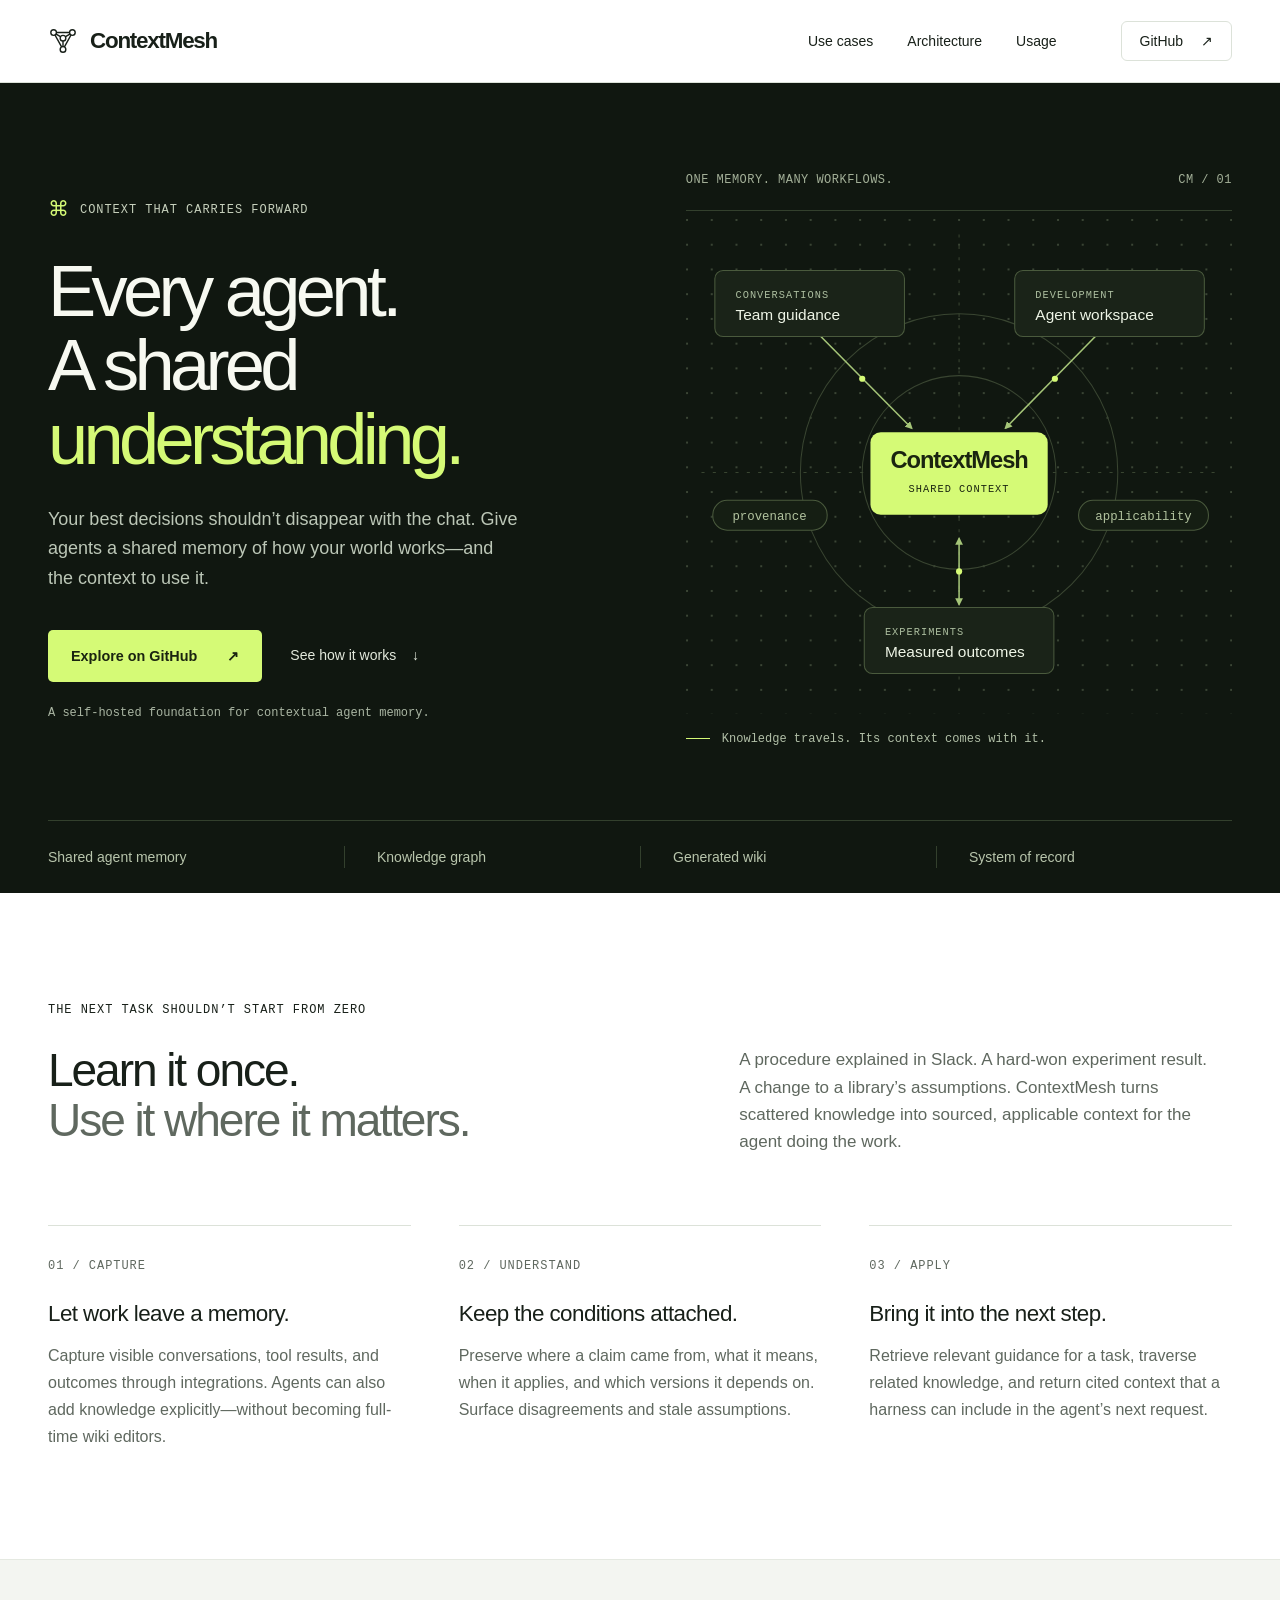
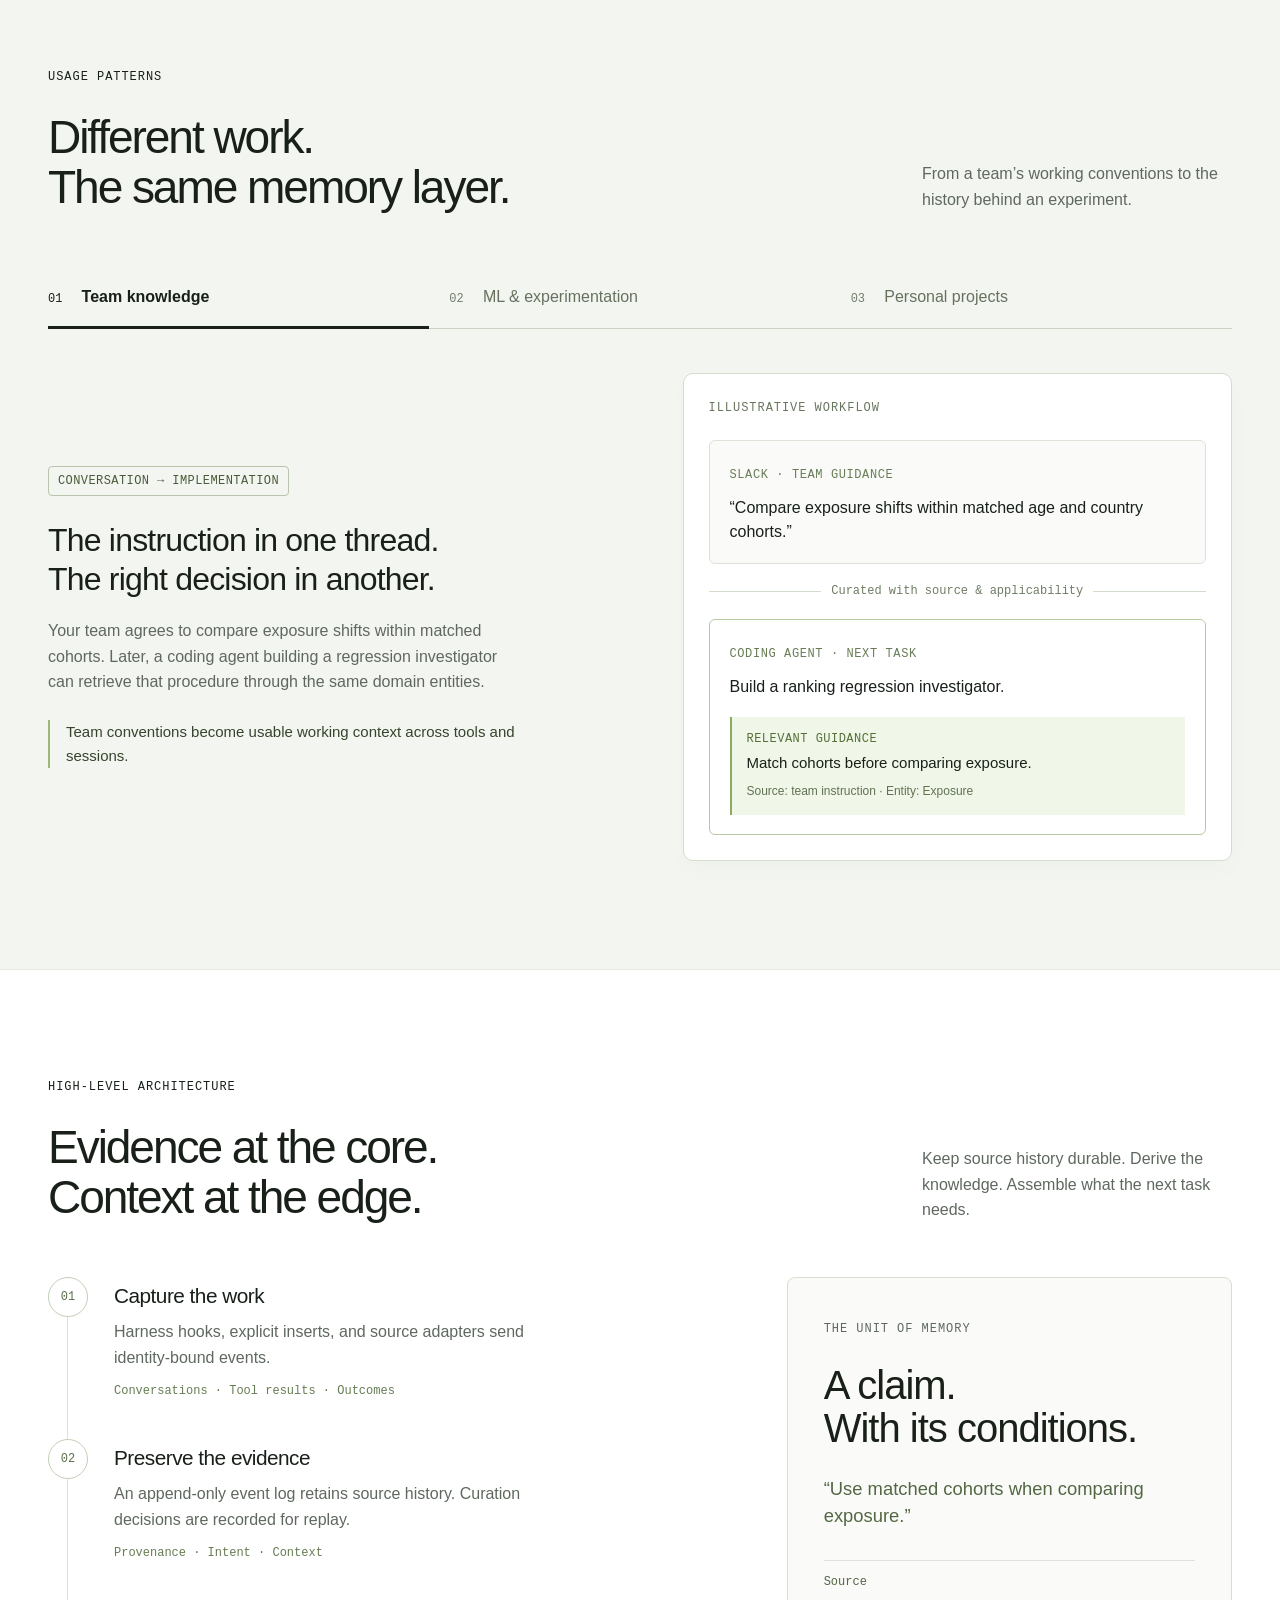
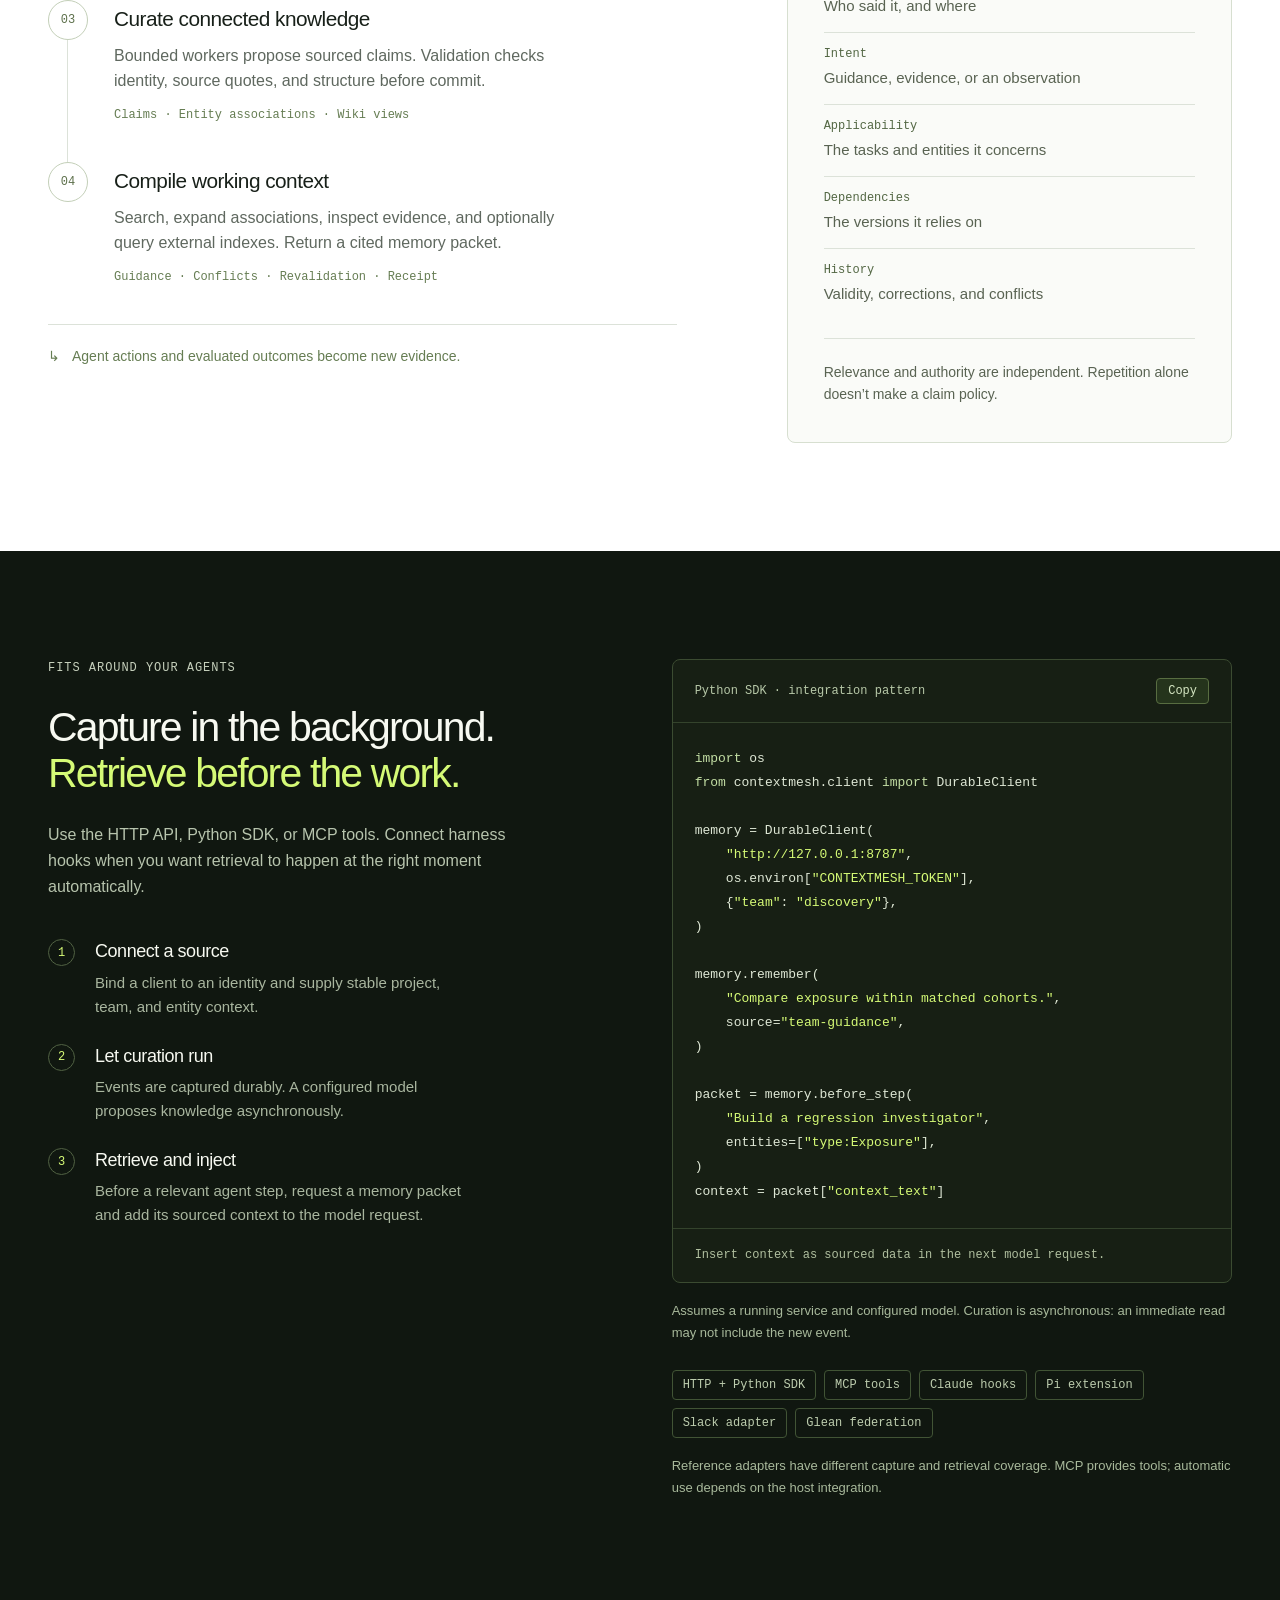
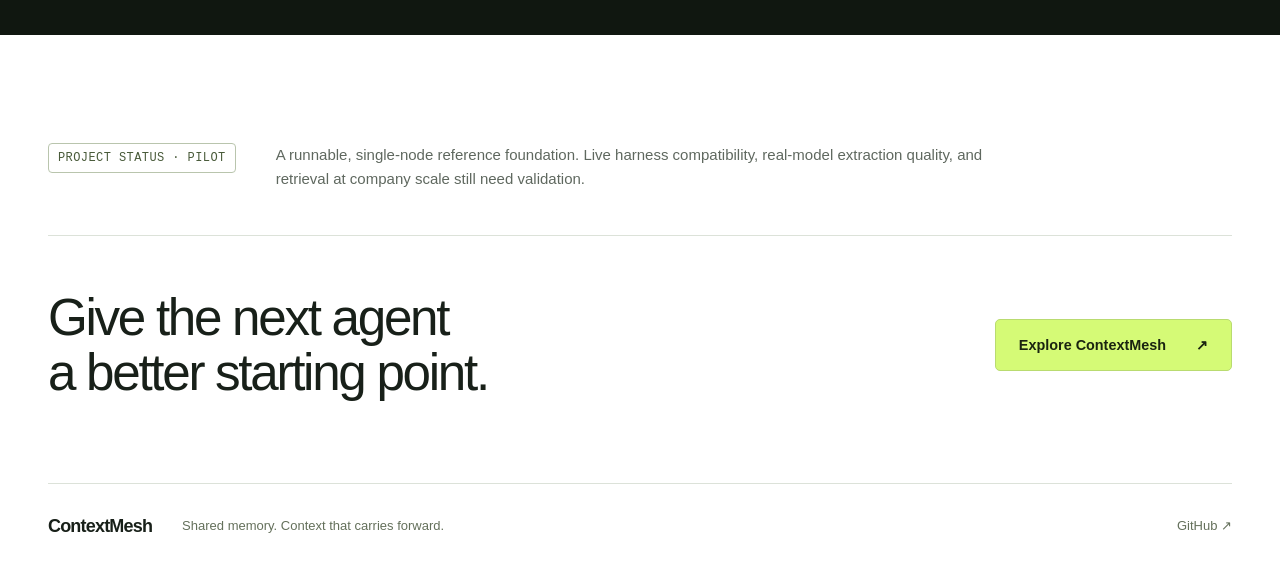
==== site/index.html @ bfd6bc8d "Add ContextMesh marketing site and GitHub Pages deployment" ====
<!doctype html>
<html lang="en">
<head>
  <meta charset="utf-8">
  <meta name="viewport" content="width=device-width, initial-scale=1">
  <meta name="theme-color" content="#101710">
  <meta name="description" content="ContextMesh is a shared memory layer for agents. Turn conversations, decisions, and outcomes into relevant, sourced context across your workflows.">
  <meta property="og:title" content="ContextMesh — Every agent. A shared understanding.">
  <meta property="og:description" content="Shared agent memory, a knowledge graph, and a system of record. Capture what matters. Bring it into the next task.">
  <meta property="og:type" content="website">
  <meta property="og:url" content="https://patrickauld.github.io/ContextMesh/">
  <link rel="canonical" href="https://patrickauld.github.io/ContextMesh/">
  <link rel="icon" type="image/svg+xml" href="./favicon.svg">
  <link rel="stylesheet" href="./styles.css">
  <script src="./script.js" defer></script>
  <title>ContextMesh — Every agent. A shared understanding.</title>
</head>
<body>
  <a class="skip-link" href="#main">Skip to content</a>
  <header class="header">
    <nav class="nav wrap" aria-label="Main navigation">
      <a class="wordmark" href="#" aria-label="ContextMesh home"><svg viewBox="0 0 32 32" aria-hidden="true"><path d="M6 7h20L16 25 6 7Zm0 0 10 6L26 7M16 13v12"/><circle cx="6" cy="7" r="3"/><circle cx="26" cy="7" r="3"/><circle cx="16" cy="13" r="3"/><circle cx="16" cy="25" r="3"/></svg>ContextMesh</a>
      <div class="nav-links"><a href="#patterns">Use cases</a><a href="#architecture">Architecture</a><a href="#usage">Usage</a></div>
      <a class="nav-github" href="https://github.com/PatrickAuld/ContextMesh">GitHub <span aria-hidden="true">↗</span></a>
    </nav>
  </header>
  <main id="main">
    <section class="hero dark">
      <div class="hero-grid wrap">
        <div class="hero-copy">
          <p class="eyebrow"><span class="small-mark" aria-hidden="true">⌘</span> CONTEXT THAT CARRIES FORWARD</p>
          <h1>Every agent.<br>A shared<br><em>understanding.</em></h1>
          <p class="lede">Your best decisions shouldn’t disappear with the chat. Give agents a shared memory of how your world works—and the context to use it.</p>
          <div class="hero-actions"><a class="button primary" href="https://github.com/PatrickAuld/ContextMesh">Explore on GitHub <span aria-hidden="true">↗</span></a><a class="text-link" href="#architecture">See how it works <span aria-hidden="true">↓</span></a></div>
          <p class="hero-note">A self-hosted foundation for contextual agent memory.</p>
        </div>
        <figure class="mesh-figure">
          <div class="figure-heading"><span>ONE MEMORY. MANY WORKFLOWS.</span><span aria-hidden="true">CM / 01</span></div>
          <svg class="mesh" viewBox="0 0 530 480" role="img" aria-labelledby="mesh-title mesh-desc">
            <title id="mesh-title">Shared context across agent workflows</title>
            <desc id="mesh-desc">Conversations, development work, and experiment outcomes connect through ContextMesh. ContextMesh preserves evidence, curates claims, and retrieves relevant context for subsequent agent work.</desc>
            <defs><pattern id="dots" width="24" height="24" patternUnits="userSpaceOnUse"><circle cx="1" cy="1" r="1" fill="#45513e"/></pattern><marker id="arrow" viewBox="0 0 10 10" refX="8" refY="5" markerWidth="5" markerHeight="5" orient="auto-start-reverse"><path d="M0 0 10 5 0 10Z" fill="#a5c578"/></marker></defs>
            <rect width="530" height="480" fill="url(#dots)"/>
            <g class="mesh-orbits" fill="none" stroke="#394531"><circle cx="265" cy="246" r="94"/><circle cx="265" cy="246" r="154"/><path d="M15 246h500M265 15v450" stroke-dasharray="3 8"/></g>
            <g fill="none" stroke="#a5c578" stroke-width="1.5" marker-end="url(#arrow)" marker-start="url(#arrow)"><path d="M122 105 219 203"/><path d="m406 105-96 98"/><path d="m265 310 0 64"/></g>
            <g class="flow-points" fill="#d5fa76"><circle cx="171" cy="155" r="3"/><circle cx="358" cy="155" r="3"/><circle cx="265" cy="342" r="3"/></g>
            <g class="source-node"><rect x="28" y="50" width="184" height="64" rx="8"/><text x="48" y="77" class="svg-small">CONVERSATIONS</text><text x="48" y="98">Team guidance</text><rect x="319" y="50" width="184" height="64" rx="8"/><text x="339" y="77" class="svg-small">DEVELOPMENT</text><text x="339" y="98">Agent workspace</text><rect x="173" y="377" width="184" height="64" rx="8"/><text x="193" y="404" class="svg-small">EXPERIMENTS</text><text x="193" y="425">Measured outcomes</text></g>
            <g class="core-node"><rect x="179" y="207" width="172" height="80" rx="10"/><text x="265" y="242" text-anchor="middle">ContextMesh</text><text x="265" y="265" text-anchor="middle" class="svg-small">SHARED CONTEXT</text></g>
            <g class="graph-label"><rect x="26" y="273" width="111" height="29" rx="14"/><text x="81" y="292" text-anchor="middle">provenance</text><rect x="381" y="273" width="126" height="29" rx="14"/><text x="444" y="292" text-anchor="middle">applicability</text></g>
          </svg>
          <figcaption><span class="caption-line" aria-hidden="true"></span>Knowledge travels. Its context comes with it.</figcaption>
        </figure>
      </div>
      <div class="capabilities wrap" aria-label="Core concepts"><span>Shared agent memory</span><span>Knowledge graph</span><span>Generated wiki</span><span>System of record</span></div>
    </section>

    <section class="intro section wrap">
      <p class="eyebrow">THE NEXT TASK SHOULDN’T START FROM ZERO</p>
      <div class="split-heading"><h2>Learn it once.<br><span class="muted">Use it where it matters.</span></h2><p>A procedure explained in Slack. A hard-won experiment result. A change to a library’s assumptions. ContextMesh turns scattered knowledge into sourced, applicable context for the agent doing the work.</p></div>
      <div class="principles">
        <article><span class="index">01 / CAPTURE</span><h3>Let work leave a memory.</h3><p>Capture visible conversations, tool results, and outcomes through integrations. Agents can also add knowledge explicitly—without becoming full-time wiki editors.</p></article>
        <article><span class="index">02 / UNDERSTAND</span><h3>Keep the conditions attached.</h3><p>Preserve where a claim came from, what it means, when it applies, and which versions it depends on. Surface disagreements and stale assumptions.</p></article>
        <article><span class="index">03 / APPLY</span><h3>Bring it into the next step.</h3><p>Retrieve relevant guidance for a task, traverse related knowledge, and return cited context that a harness can include in the agent’s next request.</p></article>
      </div>
    </section>

    <section id="patterns" class="patterns section">
      <div class="wrap">
        <div class="section-top"><div><p class="eyebrow">USAGE PATTERNS</p><h2>Different work.<br>The same memory layer.</h2></div><p class="section-aside">From a team’s working conventions to the history behind an experiment.</p></div>
        <div class="scenario-tabs" aria-label="Choose a usage pattern">
          <button type="button" id="tab-guidance" aria-controls="guidance" class="selected">01 <span>Team knowledge</span></button>
          <button type="button" id="tab-experiments" aria-controls="experiments">02 <span>ML &amp; experimentation</span></button>
          <button type="button" id="tab-personal" aria-controls="personal">03 <span>Personal projects</span></button>
        </div>
        <article class="scenario" id="guidance" aria-labelledby="tab-guidance">
          <div class="scenario-copy"><span class="pill">CONVERSATION → IMPLEMENTATION</span><h3>The instruction in one thread.<br>The right decision in another.</h3><p>Your team agrees to compare exposure shifts within matched cohorts. Later, a coding agent building a regression investigator can retrieve that procedure through the same domain entities.</p><p class="outcome">Team conventions become usable working context across tools and sessions.</p></div>
          <div class="example-flow"><div class="example-label">ILLUSTRATIVE WORKFLOW</div><div class="message"><span class="message-source">SLACK · TEAM GUIDANCE</span><p>“Compare exposure shifts within matched age and country cohorts.”</p></div><div class="transfer"><span></span> Curated with source &amp; applicability <span></span></div><div class="message result"><span class="message-source">CODING AGENT · NEXT TASK</span><p>Build a ranking regression investigator.</p><div class="context-result"><span>Relevant guidance</span>Match cohorts before comparing exposure.<small>Source: team instruction · Entity: Exposure</small></div></div></div>
        </article>
        <article class="scenario" id="experiments" aria-labelledby="tab-experiments">
          <div class="scenario-copy"><span class="pill">MEASURED OUTCOME → INFORMED REUSE</span><h3>Keep the result.<br>Remember what made it work.</h3><p>Record quantization recipes with metrics and exact model, library, hardware, and evaluation fingerprints. A later run can use previous evidence to choose a conservative starting point.</p><p class="outcome">A changed dependency triggers revalidation before an old recipe is trusted.</p></div>
          <div class="example-flow"><div class="example-label">ILLUSTRATIVE WORKFLOW</div><div class="message"><span class="message-source">ML PIPELINE · RECORDED EVIDENCE</span><p>Recipe passed evaluation on a specific model and library build.</p></div><div class="transfer"><span></span> Compare version fingerprints <span></span></div><div class="message result"><span class="message-source">NEXT RUN · LIBRARY CHANGED</span><p>A familiar model. A different dependency.</p><div class="context-result"><span>Revalidation required</span>Revalidate and broaden recipe search.<small>Previous success is evidence with conditions.</small></div></div></div>
        </article>
        <article class="scenario" id="personal" aria-labelledby="tab-personal">
          <div class="scenario-copy"><span class="pill">PROJECT HISTORY → CONTINUITY</span><h3>Pick up the work.<br>Keep the reasoning behind it.</h3><p>Capture research notes, project decisions, and status with person and project context. Return to a task with the relevant history and a wiki view derived from the same underlying claims.</p><p class="outcome">Personal context shapes discovery without flooding unrelated work.</p></div>
          <div class="example-flow"><div class="example-label">ILLUSTRATIVE WORKFLOW</div><div class="message"><span class="message-source">RESEARCH SESSION · PROJECT NOTE</span><p>“We’re testing the simpler design first. Revisit graph storage after measuring traversal needs.”</p></div><div class="transfer"><span></span> Preserve decision &amp; project context <span></span></div><div class="message result"><span class="message-source">LATER SESSION · SAME PROJECT</span><p>Plan the next implementation step.</p><div class="context-result"><span>Relevant project history</span>Measure traversal before choosing storage.<small>Personal discovery is contextual, not a privacy ACL.</small></div></div></div>
        </article>
      </div>
    </section>

    <section id="architecture" class="architecture section wrap">
      <div class="section-top"><div><p class="eyebrow">HIGH-LEVEL ARCHITECTURE</p><h2>Evidence at the core.<br>Context at the edge.</h2></div><p class="section-aside">Keep source history durable. Derive the knowledge. Assemble what the next task needs.</p></div>
      <div class="architecture-grid">
        <div class="architecture-flow" aria-label="Architecture: capture, preserve, curate, and retrieve">
          <article><div class="stage-number">01</div><div><h3>Capture the work</h3><p>Harness hooks, explicit inserts, and source adapters send identity-bound events.</p><span class="stage-meta">Conversations · Tool results · Outcomes</span></div></article>
          <article><div class="stage-number">02</div><div><h3>Preserve the evidence</h3><p>An append-only event log retains source history. Curation decisions are recorded for replay.</p><span class="stage-meta">Provenance · Intent · Context</span></div></article>
          <article><div class="stage-number">03</div><div><h3>Curate connected knowledge</h3><p>Bounded workers propose sourced claims. Validation checks identity, source quotes, and structure before commit.</p><span class="stage-meta">Claims · Entity associations · Wiki views</span></div></article>
          <article><div class="stage-number">04</div><div><h3>Compile working context</h3><p>Search, expand associations, inspect evidence, and optionally query external indexes. Return a cited memory packet.</p><span class="stage-meta">Guidance · Conflicts · Revalidation · Receipt</span></div></article>
          <div class="feedback-line"><span aria-hidden="true">↳</span> Agent actions and evaluated outcomes become new evidence.</div>
        </div>
        <aside class="claim-card"><span class="index">THE UNIT OF MEMORY</span><h3>A claim.<br>With its conditions.</h3><p class="claim-quote">“Use matched cohorts when comparing exposure.”</p><dl><div><dt>Source</dt><dd>Who said it, and where</dd></div><div><dt>Intent</dt><dd>Guidance, evidence, or an observation</dd></div><div><dt>Applicability</dt><dd>The tasks and entities it concerns</dd></div><div><dt>Dependencies</dt><dd>The versions it relies on</dd></div><div><dt>History</dt><dd>Validity, corrections, and conflicts</dd></div></dl><p class="claim-footer">Relevance and authority are independent. Repetition alone doesn’t make a claim policy.</p></aside>
      </div>
    </section>

    <section id="usage" class="usage dark section">
      <div class="wrap usage-grid">
        <div><p class="eyebrow">FITS AROUND YOUR AGENTS</p><h2>Capture in the background.<br><em>Retrieve before the work.</em></h2><p class="usage-intro">Use the HTTP API, Python SDK, or MCP tools. Connect harness hooks when you want retrieval to happen at the right moment automatically.</p><ol class="usage-steps"><li><span>1</span><div><h3>Connect a source</h3><p>Bind a client to an identity and supply stable project, team, and entity context.</p></div></li><li><span>2</span><div><h3>Let curation run</h3><p>Events are captured durably. A configured model proposes knowledge asynchronously.</p></div></li><li><span>3</span><div><h3>Retrieve and inject</h3><p>Before a relevant agent step, request a memory packet and add its sourced context to the model request.</p></div></li></ol></div>
        <div class="code-column"><div class="code-window"><div class="code-heading"><span>Python SDK · integration pattern</span><button type="button" class="copy-button" aria-label="Copy Python example" hidden>Copy</button></div><pre tabindex="0" aria-label="Python SDK example"><code id="sdk-code"><span class="token-keyword">import</span> os
<span class="token-keyword">from</span> contextmesh.client <span class="token-keyword">import</span> DurableClient

memory = DurableClient(
    <span class="token-string">"http://127.0.0.1:8787"</span>,
    os.environ[<span class="token-string">"CONTEXTMESH_TOKEN"</span>],
    {<span class="token-string">"team"</span>: <span class="token-string">"discovery"</span>},
)

memory.remember(
    <span class="token-string">"Compare exposure within matched cohorts."</span>,
    source=<span class="token-string">"team-guidance"</span>,
)

packet = memory.before_step(
    <span class="token-string">"Build a regression investigator"</span>,
    entities=[<span class="token-string">"type:Exposure"</span>],
)
context = packet[<span class="token-string">"context_text"</span>]</code></pre><div class="code-footer">Insert <code>context</code> as sourced data in the next model request.</div></div><p class="code-note">Assumes a running service and configured model. Curation is asynchronous: an immediate read may not include the new event.</p><div class="integration-list"><span>HTTP + Python SDK</span><span>MCP tools</span><span>Claude hooks</span><span>Pi extension</span><span>Slack adapter</span><span>Glean federation</span></div><p class="integration-note">Reference adapters have different capture and retrieval coverage. MCP provides tools; automatic use depends on the host integration.</p><p class="copy-status" role="status" aria-live="polite"></p></div>
      </div>
    </section>

    <section class="closing section wrap">
      <div class="pilot-note"><span class="pill">PROJECT STATUS · PILOT</span><p>A runnable, single-node reference foundation. Live harness compatibility, real-model extraction quality, and retrieval at company scale still need validation.</p></div>
      <div class="closing-row"><h2>Give the next agent<br>a better starting point.</h2><a class="button primary" href="https://github.com/PatrickAuld/ContextMesh">Explore ContextMesh <span aria-hidden="true">↗</span></a></div>
    </section>
  </main>
  <footer class="footer wrap"><a class="footer-brand" href="#">ContextMesh</a><p>Shared memory. Context that carries forward.</p><a href="https://github.com/PatrickAuld/ContextMesh">GitHub <span aria-hidden="true">↗</span></a></footer>
</body>
</html>
---- site/styles.css ----
@charset "UTF-8";
:root{color-scheme:light;--ink:#182019;--muted:#5f685f;--paper:#fff;--line:#dce2d9;--dark:#101710;--lime:#d5fa76;--green:#35442c;--mono:"SFMono-Regular",Consolas,"Liberation Mono",monospace;--sans:Inter,"Helvetica Neue",Helvetica,Arial,sans-serif}
*{box-sizing:border-box}html{scroll-behavior:smooth;scroll-padding-top:100px}body{margin:0;background:var(--paper);color:var(--ink);font-family:var(--sans);font-size:16px;line-height:1.6;-webkit-font-smoothing:antialiased}button,a{-webkit-tap-highlight-color:transparent}a{color:inherit;text-decoration:none}button{font:inherit}button,a{touch-action:manipulation}a:focus-visible,button:focus-visible,pre:focus-visible,[role=tabpanel]:focus-visible{outline:3px solid #759b28;outline-offset:6px}h1,h2,h3,p,figure{margin:0}h1,h2,h3{line-height:1.08;font-weight:500;letter-spacing:-.045em}h2{font-size:clamp(2rem,3.6vw,3.3rem)}h3{letter-spacing:-.025em}em{font-style:normal;color:var(--lime)}.wrap{width:min(1240px,calc(100% - 96px));margin-inline:auto}.section{padding-block:108px}.eyebrow,.index,.figure-heading,.example-label,.message-source,.stage-meta{font-family:var(--mono);font-size:.75rem;font-weight:500;letter-spacing:.08em}.eyebrow{margin-bottom:26px}.muted{color:var(--muted)}.dark{background:var(--dark);color:#f7f9f1}.dark .eyebrow{color:#c6d0bc}.skip-link{position:fixed;z-index:10;top:8px;left:12px;padding:12px 20px;background:var(--lime);color:var(--ink);transform:translateY(-150%)}.skip-link:focus{transform:translateY(0)}
.header{position:sticky;top:0;z-index:5;background:#fff;border-bottom:1px solid var(--line)}.nav{height:82px;display:flex;align-items:center;justify-content:space-between;gap:30px}.wordmark{display:flex;align-items:center;gap:12px;font-size:1.4rem;letter-spacing:-.055em;font-weight:650;white-space:nowrap}.wordmark svg{width:30px;height:30px;fill:#fff;stroke:var(--ink);stroke-width:1.5}.nav-links{display:flex;gap:34px;margin-left:auto;margin-right:34px}.nav-links a,.nav-github{font-size:.875rem;font-weight:500}.nav a:hover{color:#577119}.nav-github{border:1px solid var(--line);padding:8px 18px;border-radius:6px}.nav-github span{margin-left:14px}
.hero{overflow:hidden}.hero-grid{padding-top:88px;padding-bottom:74px;display:grid;grid-template-columns:1.08fr 1fr;gap:48px;align-items:center}.hero h1{font-size:clamp(3.2rem,5.65vw,5.3rem);line-height:1.02;letter-spacing:-.065em}.hero .eyebrow{font-size:.75rem;margin-bottom:28px;display:flex;align-items:center;gap:10px}.small-mark{color:var(--lime);font-size:1.3rem}.lede{font-size:1.125rem;line-height:1.65;max-width:475px;color:#bcc7b7;margin-top:28px}.hero-actions{display:flex;align-items:center;flex-wrap:wrap;gap:28px;margin-top:36px}.button{display:inline-flex;align-items:center;justify-content:center;gap:30px;min-height:52px;padding:13px 23px;border-radius:5px;font-size:.9rem;font-weight:600;line-height:1.4;transition:background .15s,transform .15s}.button:hover{transform:translateY(-2px)}.primary{background:var(--lime);color:#1a2410}.primary:hover{background:#e2ffa0}.text-link{font-size:.875rem;color:#e3e9dc}.text-link span{margin-left:12px}.text-link:hover{text-decoration:underline;text-underline-offset:5px}.hero-note{font-family:var(--mono);font-size:.75rem;color:#aab6a3;margin-top:22px}.mesh-figure{align-self:center;min-width:0}.figure-heading{display:flex;justify-content:space-between;gap:16px;color:#a3b098;padding-bottom:20px;border-bottom:1px solid #33402d;letter-spacing:.04em}.mesh{display:block;width:100%;height:auto;margin:8px 0}.source-node rect{fill:#1a2318;stroke:#4a5a3d}.source-node text{fill:#eef5e6;font-family:var(--sans);font-size:15px}.source-node .svg-small{fill:#adbfa0;font-family:var(--mono);font-size:10px;letter-spacing:1px}.core-node rect{fill:var(--lime)}.core-node text{fill:#1a2410;font-family:var(--sans);font-size:23px;font-weight:600;letter-spacing:-1px}.core-node .svg-small{font-family:var(--mono);font-size:10px;letter-spacing:1px;font-weight:400}.graph-label rect{fill:#151e13;stroke:#4a5a3d}.graph-label text{fill:#b2c39f;font:12px var(--mono)}.mesh-figure figcaption{display:flex;align-items:center;gap:12px;color:#b1bfa7;font:12px var(--mono);padding-top:10px}.caption-line{height:1px;width:24px;background:var(--lime)}.flow-points{animation:breathe 5s ease-in-out infinite}@keyframes breathe{50%{opacity:.25}}.capabilities{display:grid;grid-template-columns:repeat(4,1fr);border-top:1px solid #33402d;padding-block:25px;color:#b8c5ac;font-size:.875rem}.capabilities span+span{border-left:1px solid #33402d;padding-left:32px}
.split-heading{display:grid;grid-template-columns:1.2fr 1fr;gap:100px;align-items:start}.split-heading>p{color:var(--muted);font-size:1.0625rem;max-width:470px}.principles{display:grid;grid-template-columns:repeat(3,1fr);gap:48px;margin-top:70px}.principles article{border-top:1px solid var(--line);padding-top:25px}.index{color:var(--muted)}.principles h3{font-size:1.4rem;margin-top:25px;margin-bottom:16px}.principles p{color:var(--muted);font-size:1rem;line-height:1.7}
.patterns{background:#f3f5f1;border-top:1px solid #e5e9e1;border-bottom:1px solid #e5e9e1}.section-top{display:flex;justify-content:space-between;gap:70px;align-items:end;margin-bottom:54px}.section-aside{max-width:310px;color:var(--muted);font-size:1rem}.scenario-tabs{display:none;grid-template-columns:repeat(3,1fr);border-bottom:1px solid #cbd3c5;margin-bottom:44px;gap:20px}.scenario-tabs[role=tablist]{display:grid}.scenario-tabs button{position:relative;padding:18px 0;text-align:left;background:transparent;border:0;color:#747f6b;font-family:var(--mono);font-size:.75rem;cursor:pointer}.scenario-tabs button span{font-family:var(--sans);font-size:1rem;margin-left:12px;color:#66715e}.scenario-tabs button.selected{color:var(--ink)}.scenario-tabs button.selected span{color:var(--ink);font-weight:600}.scenario-tabs button.selected:after{content:"";position:absolute;bottom:-1px;left:0;right:0;height:3px;background:var(--ink)}.scenario-tabs button:hover span{color:var(--ink)}.scenario{display:grid;grid-template-columns:1fr 1fr;gap:85px;align-items:center}.scenario[hidden]{display:none}.scenario+.scenario{margin-top:48px}.scenario[role=tabpanel]{margin-top:0}.pill{display:inline-block;border:1px solid #b9c5ad;border-radius:4px;padding:5px 9px;font-family:var(--mono);font-size:.75rem;letter-spacing:.035em;color:#495b3a;line-height:1.5}.scenario-copy h3{font-size:2rem;line-height:1.2;margin:25px 0 20px;max-width:490px}.scenario-copy>p{max-width:470px;color:var(--muted)}.scenario-copy .outcome{margin-top:25px;padding-left:16px;border-left:2px solid #9bb775;color:#35442c;font-size:.9375rem}.example-flow{background:#fff;border:1px solid #d4ddcd;padding:25px;border-radius:10px;box-shadow:0 10px 24px #28311d05}.example-label{font-size:.75rem;color:#69765f;margin-bottom:22px}.message{border:1px solid #dce2d7;border-radius:6px;padding:19px 20px;background:#fafbf9}.message-source{font-size:.75rem;color:#687d56;letter-spacing:.05em}.message>p{font-size:1rem;line-height:1.5;margin-top:10px}.transfer{display:flex;align-items:center;gap:10px;justify-content:center;font-family:var(--mono);font-size:.75rem;color:#6f7c65;padding:18px 0;text-align:center}.transfer span{height:1px;background:#d3deca;flex:1}.message.result{background:#fff;border-color:#b8caa2}.context-result{margin-top:18px;padding:15px;background:#f0f6e8;border-left:2px solid #8caa62;font-size:.9375rem;line-height:1.5}.context-result>span{display:block;font:12px var(--mono);color:#547039;text-transform:uppercase;letter-spacing:.04em;margin-bottom:6px}.context-result small{display:block;font-size:.75rem;color:#627251;margin-top:8px}
.architecture-grid{display:grid;grid-template-columns:1.2fr .85fr;gap:110px;align-items:start}.architecture-flow article{position:relative;display:flex;gap:26px;padding-bottom:37px}.architecture-flow article:before{content:"";position:absolute;left:19px;top:40px;bottom:0;width:1px;background:var(--line)}.architecture-flow article:nth-of-type(4):before{display:none}.stage-number{width:40px;height:40px;display:grid;place-items:center;flex-shrink:0;border:1px solid #c3cfb8;border-radius:50%;color:#5d704b;background:#fff;font:12px var(--mono)}.architecture-flow h3{font-size:1.3rem;padding-top:8px;margin-bottom:12px}.architecture-flow article p{color:var(--muted);max-width:470px}.stage-meta{display:block;font-size:.75rem;color:#667d53;letter-spacing:0;margin-top:12px}.feedback-line{border-top:1px solid var(--line);padding-top:20px;font-size:.875rem;color:#667d53;display:flex;gap:12px}.claim-card{padding:36px;border:1px solid #d7dfd0;border-radius:8px;background:#fafbf8}.claim-card h3{font-size:2.5rem;margin-top:25px}.claim-quote{font-size:1.15rem;line-height:1.5;margin-top:24px;color:#536744}.claim-card dl{margin-top:30px;margin-bottom:0}.claim-card dl>div{border-top:1px solid var(--line);padding:14px 0}.claim-card dt{font:12px var(--mono);color:#536744}.claim-card dd{margin:5px 0 0;font-size:.9375rem;color:#596352}.claim-footer{margin-top:18px;padding-top:22px;border-top:1px solid var(--line);font-size:.875rem;color:#596352}
.usage-grid{display:grid;grid-template-columns:1fr 1.05fr;gap:90px}.usage h2{font-size:clamp(2rem,3.2vw,3rem);line-height:1.13}.usage-intro{margin-top:26px;max-width:460px;color:#b7c4ad}.usage-steps{list-style:none;margin:40px 0 0;padding:0}.usage-steps li{display:flex;gap:20px;margin-top:25px}.usage-steps li>span{width:27px;height:27px;display:grid;place-items:center;flex-shrink:0;border:1px solid #516243;border-radius:50%;font:12px var(--mono);color:var(--lime)}.usage-steps h3{font-size:1.125rem;margin-top:3px;margin-bottom:9px}.usage-steps p{font-size:.9375rem;color:#a9b69f;max-width:380px}.code-column{min-width:0}.code-window{border:1px solid #3b4b31;border-radius:8px;overflow:hidden;background:#171f14}.code-heading{display:flex;justify-content:space-between;align-items:center;gap:10px;padding:17px 22px;border-bottom:1px solid #34432c;font:12px var(--mono);color:#b7c8a8;min-height:63px}.copy-button{background:#25341c;border:1px solid #586d41;border-radius:4px;color:#d5e6c2;font:12px var(--mono);padding:5px 11px;cursor:pointer}.copy-button:hover{background:#354829}pre{margin:0;padding:24px 22px;overflow:auto;line-height:1.85;font:13px/1.85 var(--mono);tab-size:4;color:#dee7d5}code{font-family:var(--mono)}.token-keyword{color:#c3dea4}.token-string{color:#d5fa76}.code-footer{font:12px/1.65 var(--mono);color:#b0bf9f;padding:17px 22px;border-top:1px solid #34432c}.code-note,.integration-note{font-size:.8125rem;line-height:1.65;color:#a8b99b;margin-top:17px}.integration-list{display:flex;flex-wrap:wrap;gap:8px;margin-top:27px}.integration-list span{border:1px solid #415435;border-radius:4px;padding:5px 10px;color:#bdcdae;font:12px/1.5 var(--mono)}.copy-status{font-size:.875rem;color:var(--lime);min-height:1.5em;margin-top:8px}
.closing{padding-bottom:82px}.pilot-note{display:flex;align-items:start;gap:40px;border-bottom:1px solid var(--line);padding-bottom:44px;margin-bottom:54px}.pilot-note .pill{white-space:nowrap}.pilot-note p{font-size:.9375rem;color:var(--muted);max-width:710px}.closing-row{display:flex;justify-content:space-between;gap:30px;align-items:center}.closing-row h2{font-size:clamp(2rem,4vw,3.5rem)}.closing .button{border:1px solid #b9db70}.footer{border-top:1px solid var(--line);padding-block:28px;display:flex;align-items:center;gap:30px;font-size:.8125rem;color:#64705b}.footer-brand{font-size:1.125rem;font-weight:600;color:var(--ink);letter-spacing:-.045em}.footer>a:last-child{margin-left:auto}.footer a:hover{color:#415722}
@media(min-width:1500px){.hero-grid{padding-top:108px;padding-bottom:90px}}
@media(max-width:1100px){.wrap{width:calc(100% - 64px)}.hero-grid{gap:26px}.hero h1{font-size:clamp(3rem,6vw,4.8rem)}.hero-actions{gap:20px}.hero-note{max-width:340px}.figure-heading{font-size:.75rem}.split-heading{gap:55px}.scenario{gap:42px}.architecture-grid{gap:55px}.usage-grid{gap:40px}.capabilities span+span{padding-left:20px}.principles{gap:30px}}
@media(max-width:800px){.section{padding-block:76px}.nav{gap:20px}.nav-links{gap:20px;margin-right:0}.wordmark{font-size:1.2rem}.nav-github{padding:7px 12px}.hero-grid{grid-template-columns:1fr;padding-top:65px;gap:50px}.hero h1{font-size:clamp(3.5rem,9vw,5.5rem)}.hero-copy{max-width:650px}.lede{max-width:560px}.mesh-figure{max-width:570px;width:100%;margin-inline:auto}.figure-heading{font-size:.75rem}.hero-note{max-width:none}.capabilities{grid-template-columns:repeat(2,1fr);gap:16px}.capabilities span+span{border:0;padding:0}.split-heading{grid-template-columns:1fr;gap:28px}.split-heading>p{max-width:580px}.principles{gap:26px}.principles h3{font-size:1.2rem;line-height:1.2}.section-top{gap:30px;align-items:start}.section-aside{max-width:230px}.scenario{grid-template-columns:1fr;gap:30px}.scenario-copy>p{max-width:600px}.scenario-copy h3{max-width:none}.architecture-grid{gap:35px;grid-template-columns:1.1fr 1fr}.claim-card{padding:24px}.claim-card h3{font-size:2rem}.usage-grid{grid-template-columns:1fr;gap:45px}.usage-intro{max-width:600px}.usage-steps p{max-width:560px}.usage h2{font-size:2.7rem}.pilot-note{gap:24px}.closing-row{align-items:start;flex-direction:column;gap:30px}}
@media(max-width:560px){html{scroll-padding-top:116px}.wrap{width:calc(100% - 40px)}.nav{height:auto;padding-block:16px;flex-wrap:wrap;row-gap:14px}.wordmark{font-size:1.25rem}.nav-github{margin-left:auto}.nav-links{order:3;width:100%;justify-content:space-between;margin:0;gap:15px}.nav-links a{font-size:.8125rem}.hero-grid{padding-top:45px;padding-bottom:45px}.hero h1{font-size:clamp(2.85rem,11.1vw,4rem)}.hero .eyebrow{font-size:.75rem;letter-spacing:.05em}.lede{font-size:1rem}.hero-actions{gap:22px}.hero-note{font-size:.75rem}.figure-heading{font-size:.75rem}.mesh-figure figcaption{font-size:.75rem;gap:8px}.capabilities{font-size:.75rem;padding-block:22px;gap:12px}.section{padding-block:60px}.eyebrow{font-size:.75rem;margin-bottom:20px}.principles{grid-template-columns:1fr;gap:30px;margin-top:40px}.principles h3{font-size:1.5rem;margin-top:18px}.section-top{display:block;margin-bottom:28px}.section-aside{max-width:none;margin-top:22px}.scenario-tabs{gap:10px;margin-bottom:30px}.scenario-tabs button{font-size:.75rem;line-height:1.5;padding:12px 0}.scenario-tabs button span{display:block;font-size:.8125rem;margin-left:0;margin-top:5px}.scenario-copy h3{font-size:1.7rem}.example-flow{padding:18px}.message{padding:16px}.message-source{font-size:.75rem}.message>p{font-size:.9375rem}.transfer{font-size:.75rem}.architecture-grid{grid-template-columns:1fr;gap:38px}.architecture-flow article{gap:18px;padding-bottom:28px}.stage-meta{font-size:.75rem}.claim-card{padding:28px}.claim-card h3{font-size:2rem}.usage h2{font-size:2.05rem}.code-heading{font-size:.75rem;padding:15px}.code-window pre{font-size:.75rem;padding:20px 15px}.code-footer{padding:15px;font-size:.75rem}.integration-list span{font-size:.75rem}.pilot-note{display:block;margin-bottom:36px;padding-bottom:30px}.pilot-note p{margin-top:20px}.closing-row h2{font-size:2rem}.footer{flex-wrap:wrap;gap:14px;padding-block:22px}.footer p{order:3;width:100%;font-size:.75rem}.footer>a:last-child{font-size:.8125rem}}
@media(prefers-reduced-motion:reduce){html{scroll-behavior:auto}*,*:before,*:after{animation:none!important;transition:none!important}}
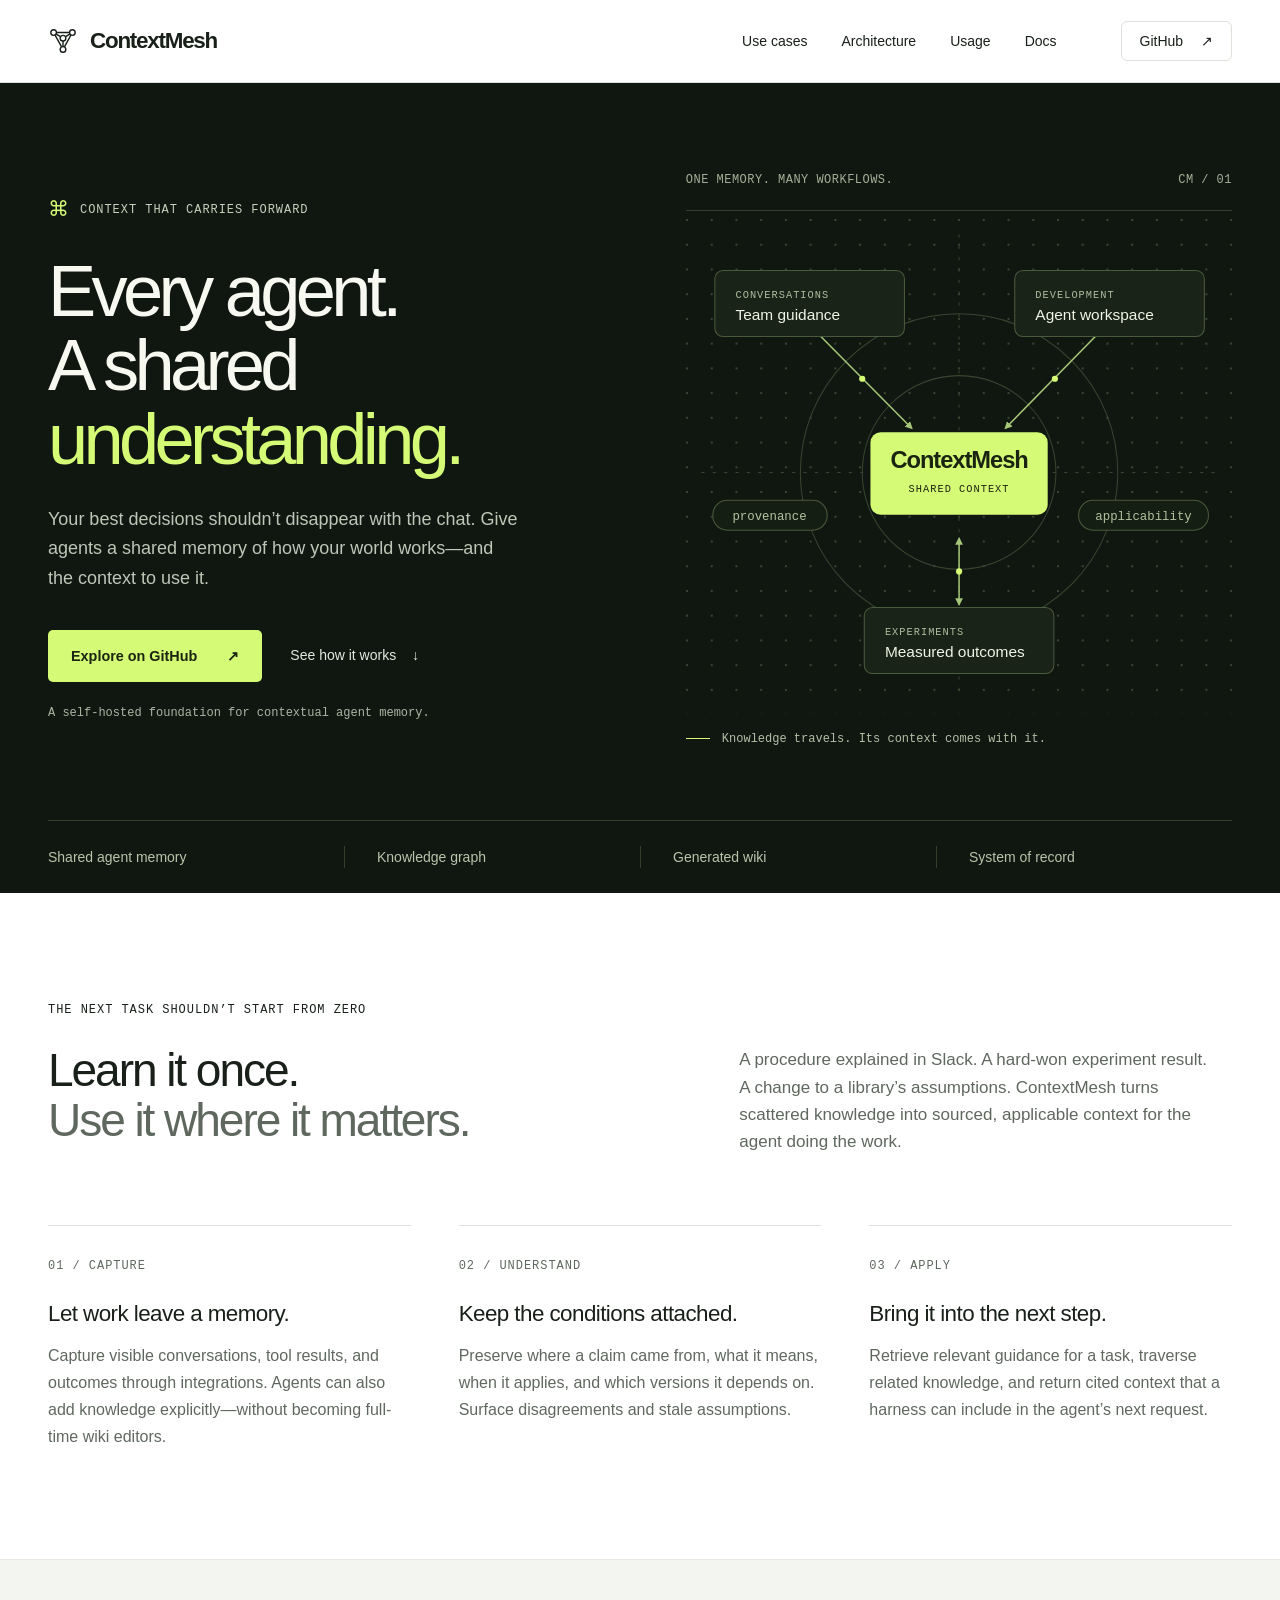
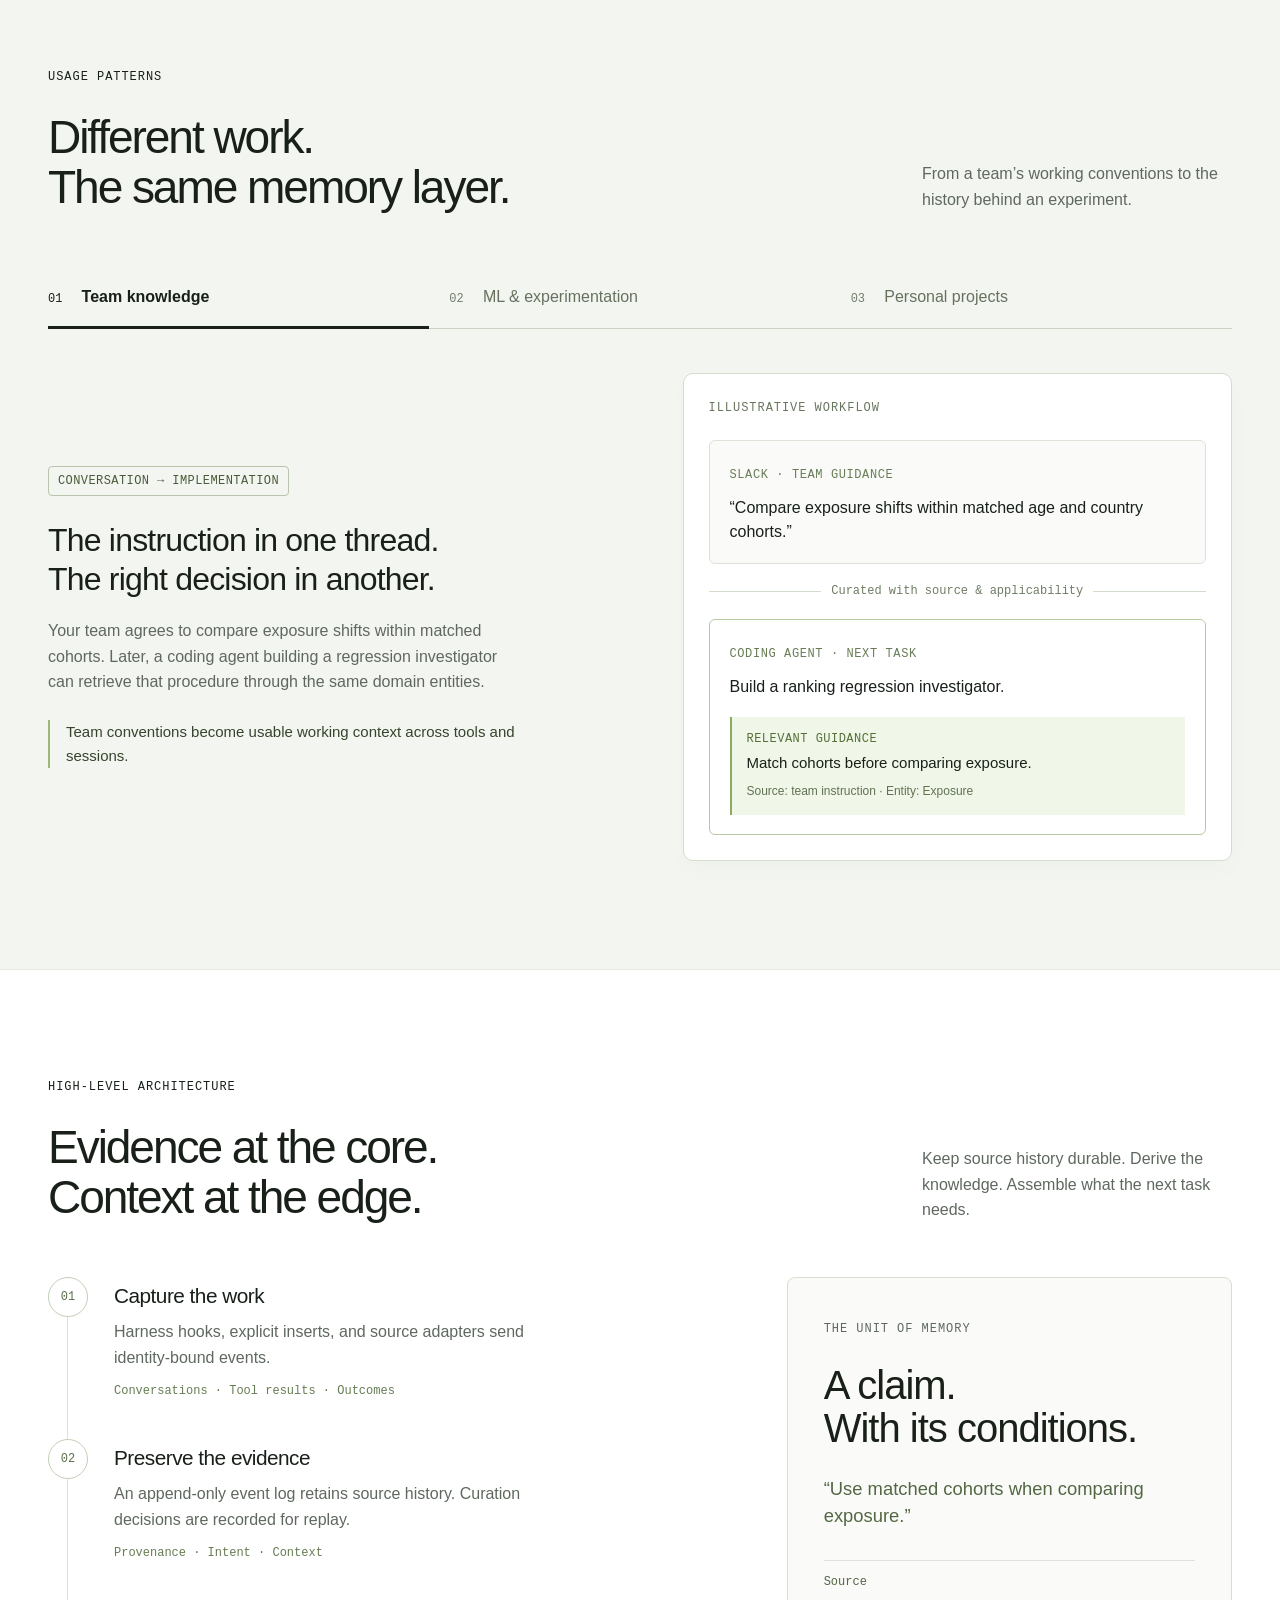
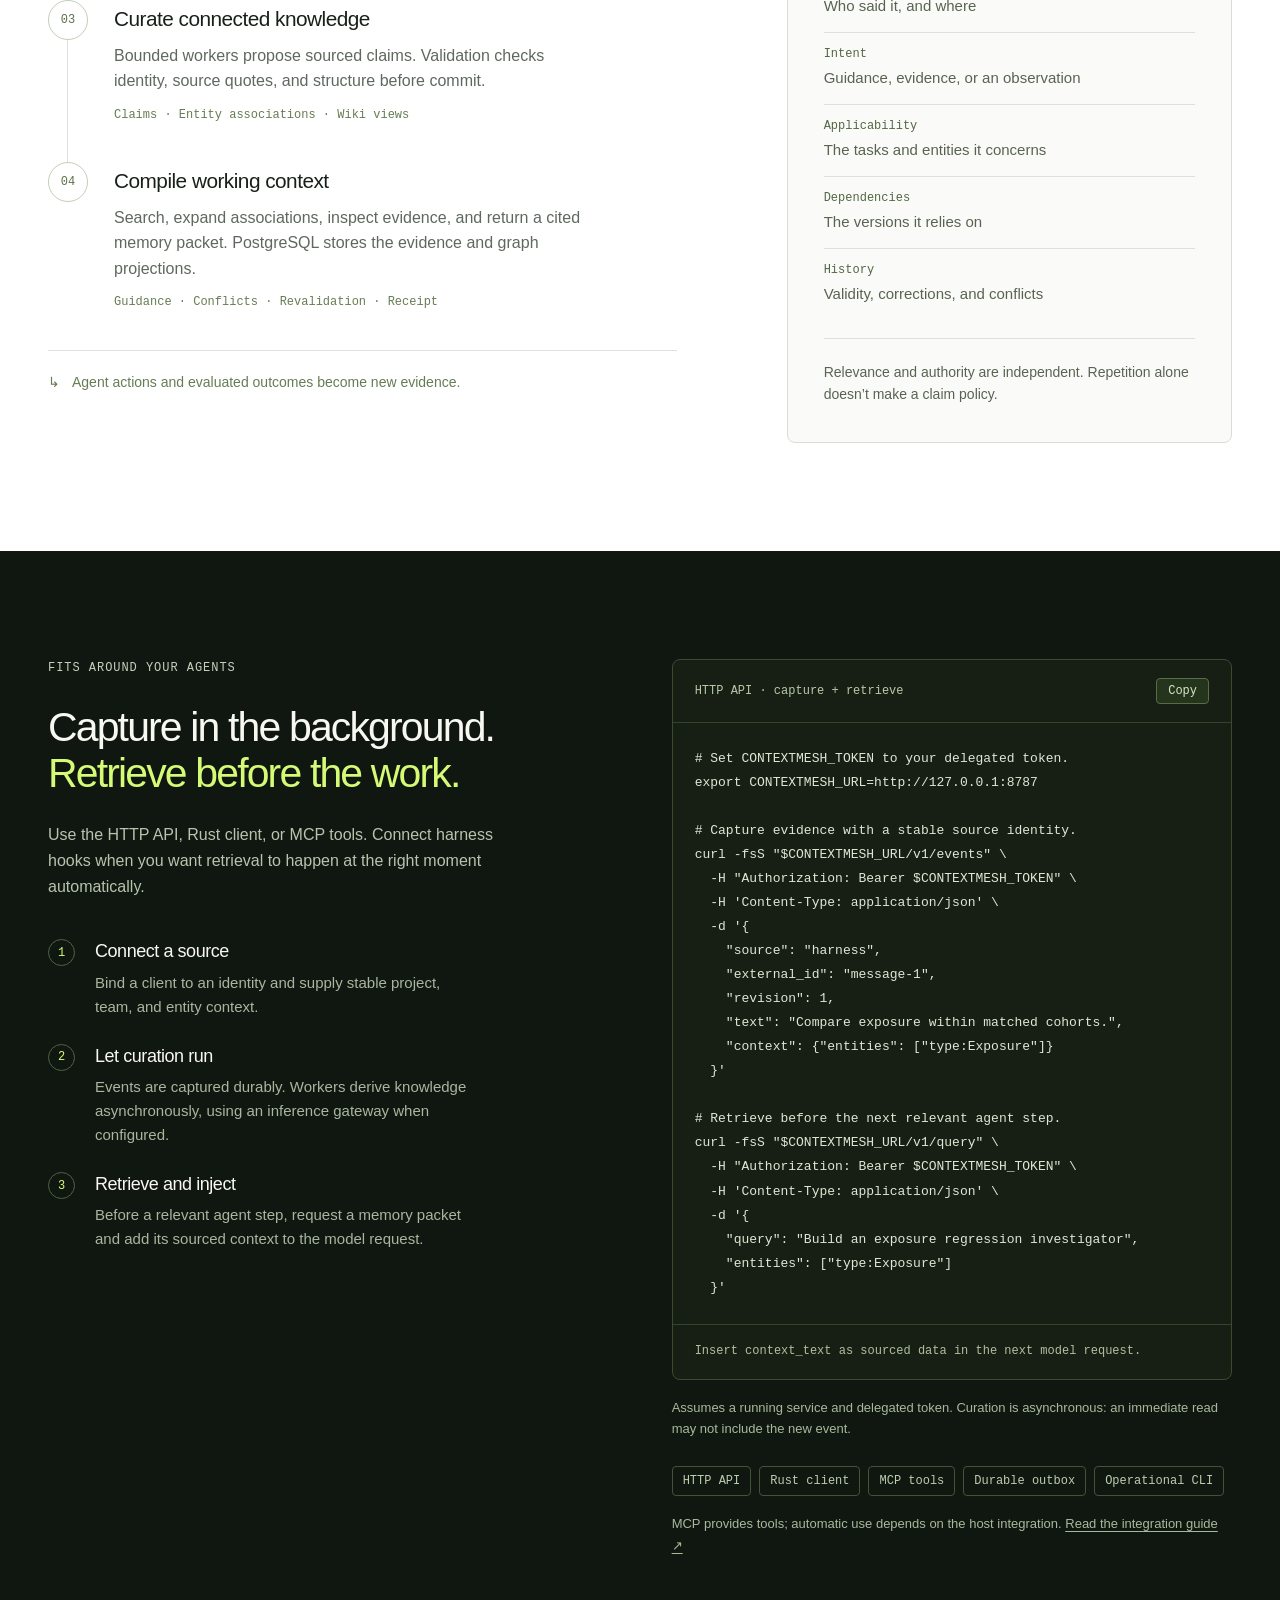
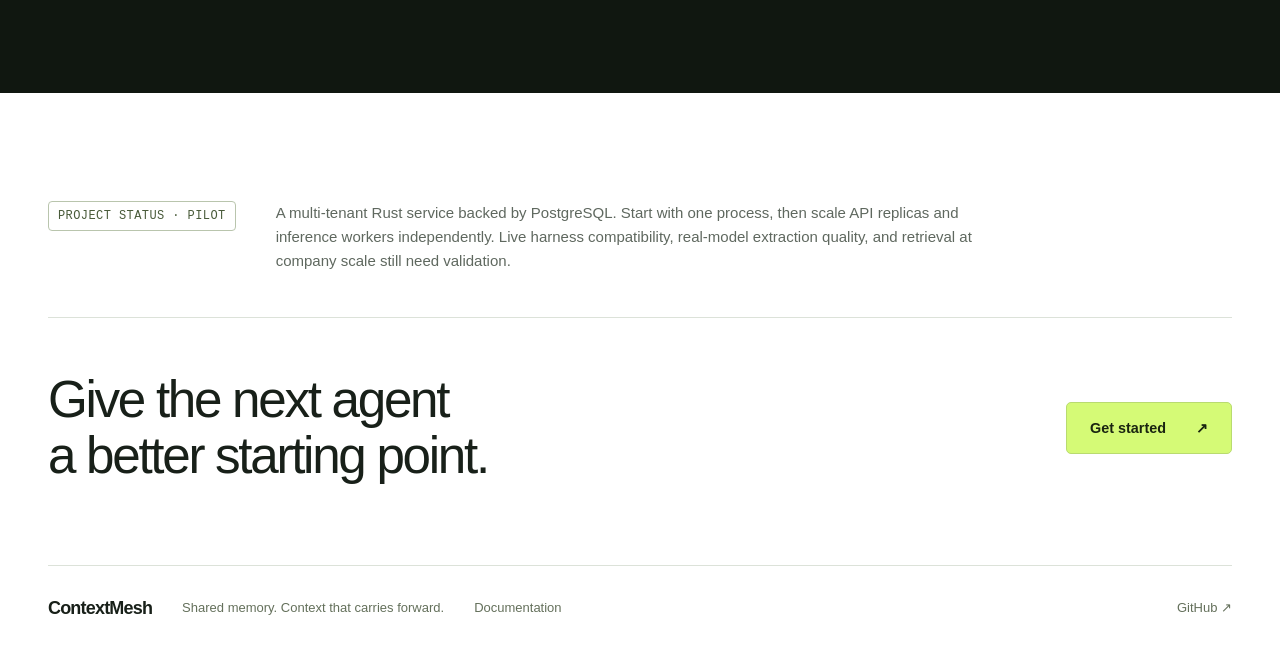
==== commit ac3e3b0e: "Publish implementation guides in the marketing site's docs section Generate six documentation pages " ====
--- a/site/index.html
+++ b/site/index.html
@@ -20,7 +20,7 @@
   <header class="header">
     <nav class="nav wrap" aria-label="Main navigation">
       <a class="wordmark" href="#" aria-label="ContextMesh home"><svg viewBox="0 0 32 32" aria-hidden="true"><path d="M6 7h20L16 25 6 7Zm0 0 10 6L26 7M16 13v12"/><circle cx="6" cy="7" r="3"/><circle cx="26" cy="7" r="3"/><circle cx="16" cy="13" r="3"/><circle cx="16" cy="25" r="3"/></svg>ContextMesh</a>
-      <div class="nav-links"><a href="#patterns">Use cases</a><a href="#architecture">Architecture</a><a href="#usage">Usage</a></div>
+      <div class="nav-links"><a href="#patterns">Use cases</a><a href="#architecture">Architecture</a><a href="#usage">Usage</a><a href="./docs/">Docs</a></div>
       <a class="nav-github" href="https://github.com/PatrickAuld/ContextMesh">GitHub <span aria-hidden="true">↗</span></a>
     </nav>
   </header>
@@ -94,7 +94,7 @@
           <article><div class="stage-number">01</div><div><h3>Capture the work</h3><p>Harness hooks, explicit inserts, and source adapters send identity-bound events.</p><span class="stage-meta">Conversations · Tool results · Outcomes</span></div></article>
           <article><div class="stage-number">02</div><div><h3>Preserve the evidence</h3><p>An append-only event log retains source history. Curation decisions are recorded for replay.</p><span class="stage-meta">Provenance · Intent · Context</span></div></article>
           <article><div class="stage-number">03</div><div><h3>Curate connected knowledge</h3><p>Bounded workers propose sourced claims. Validation checks identity, source quotes, and structure before commit.</p><span class="stage-meta">Claims · Entity associations · Wiki views</span></div></article>
-          <article><div class="stage-number">04</div><div><h3>Compile working context</h3><p>Search, expand associations, inspect evidence, and optionally query external indexes. Return a cited memory packet.</p><span class="stage-meta">Guidance · Conflicts · Revalidation · Receipt</span></div></article>
+          <article><div class="stage-number">04</div><div><h3>Compile working context</h3><p>Search, expand associations, inspect evidence, and return a cited memory packet. PostgreSQL stores the evidence and graph projections.</p><span class="stage-meta">Guidance · Conflicts · Revalidation · Receipt</span></div></article>
           <div class="feedback-line"><span aria-hidden="true">↳</span> Agent actions and evaluated outcomes become new evidence.</div>
         </div>
         <aside class="claim-card"><span class="index">THE UNIT OF MEMORY</span><h3>A claim.<br>With its conditions.</h3><p class="claim-quote">“Use matched cohorts when comparing exposure.”</p><dl><div><dt>Source</dt><dd>Who said it, and where</dd></div><div><dt>Intent</dt><dd>Guidance, evidence, or an observation</dd></div><div><dt>Applicability</dt><dd>The tasks and entities it concerns</dd></div><div><dt>Dependencies</dt><dd>The versions it relies on</dd></div><div><dt>History</dt><dd>Validity, corrections, and conflicts</dd></div></dl><p class="claim-footer">Relevance and authority are independent. Repetition alone doesn’t make a claim policy.</p></aside>
@@ -103,34 +103,38 @@
 
     <section id="usage" class="usage dark section">
       <div class="wrap usage-grid">
-        <div><p class="eyebrow">FITS AROUND YOUR AGENTS</p><h2>Capture in the background.<br><em>Retrieve before the work.</em></h2><p class="usage-intro">Use the HTTP API, Python SDK, or MCP tools. Connect harness hooks when you want retrieval to happen at the right moment automatically.</p><ol class="usage-steps"><li><span>1</span><div><h3>Connect a source</h3><p>Bind a client to an identity and supply stable project, team, and entity context.</p></div></li><li><span>2</span><div><h3>Let curation run</h3><p>Events are captured durably. A configured model proposes knowledge asynchronously.</p></div></li><li><span>3</span><div><h3>Retrieve and inject</h3><p>Before a relevant agent step, request a memory packet and add its sourced context to the model request.</p></div></li></ol></div>
-        <div class="code-column"><div class="code-window"><div class="code-heading"><span>Python SDK · integration pattern</span><button type="button" class="copy-button" aria-label="Copy Python example" hidden>Copy</button></div><pre tabindex="0" aria-label="Python SDK example"><code id="sdk-code"><span class="token-keyword">import</span> os
-<span class="token-keyword">from</span> contextmesh.client <span class="token-keyword">import</span> DurableClient
+        <div><p class="eyebrow">FITS AROUND YOUR AGENTS</p><h2>Capture in the background.<br><em>Retrieve before the work.</em></h2><p class="usage-intro">Use the HTTP API, Rust client, or MCP tools. Connect harness hooks when you want retrieval to happen at the right moment automatically.</p><ol class="usage-steps"><li><span>1</span><div><h3>Connect a source</h3><p>Bind a client to an identity and supply stable project, team, and entity context.</p></div></li><li><span>2</span><div><h3>Let curation run</h3><p>Events are captured durably. Workers derive knowledge asynchronously, using an inference gateway when configured.</p></div></li><li><span>3</span><div><h3>Retrieve and inject</h3><p>Before a relevant agent step, request a memory packet and add its sourced context to the model request.</p></div></li></ol></div>
+        <div class="code-column"><div class="code-window"><div class="code-heading"><span>HTTP API · capture + retrieve</span><button type="button" class="copy-button" aria-label="Copy HTTP example" hidden>Copy</button></div><pre tabindex="0" aria-label="HTTP integration example"><code id="sdk-code"># Set CONTEXTMESH_TOKEN to your delegated token.
+export CONTEXTMESH_URL=http://127.0.0.1:8787
 
-memory = DurableClient(
-    <span class="token-string">"http://127.0.0.1:8787"</span>,
-    os.environ[<span class="token-string">"CONTEXTMESH_TOKEN"</span>],
-    {<span class="token-string">"team"</span>: <span class="token-string">"discovery"</span>},
-)
+# Capture evidence with a stable source identity.
+curl -fsS &quot;$CONTEXTMESH_URL/v1/events&quot; \
+  -H &quot;Authorization: Bearer $CONTEXTMESH_TOKEN&quot; \
+  -H &#x27;Content-Type: application/json&#x27; \
+  -d &#x27;{
+    &quot;source&quot;: &quot;harness&quot;,
+    &quot;external_id&quot;: &quot;message-1&quot;,
+    &quot;revision&quot;: 1,
+    &quot;text&quot;: &quot;Compare exposure within matched cohorts.&quot;,
+    &quot;context&quot;: {&quot;entities&quot;: [&quot;type:Exposure&quot;]}
+  }&#x27;
 
-memory.remember(
-    <span class="token-string">"Compare exposure within matched cohorts."</span>,
-    source=<span class="token-string">"team-guidance"</span>,
-)
-
-packet = memory.before_step(
-    <span class="token-string">"Build a regression investigator"</span>,
-    entities=[<span class="token-string">"type:Exposure"</span>],
-)
-context = packet[<span class="token-string">"context_text"</span>]</code></pre><div class="code-footer">Insert <code>context</code> as sourced data in the next model request.</div></div><p class="code-note">Assumes a running service and configured model. Curation is asynchronous: an immediate read may not include the new event.</p><div class="integration-list"><span>HTTP + Python SDK</span><span>MCP tools</span><span>Claude hooks</span><span>Pi extension</span><span>Slack adapter</span><span>Glean federation</span></div><p class="integration-note">Reference adapters have different capture and retrieval coverage. MCP provides tools; automatic use depends on the host integration.</p><p class="copy-status" role="status" aria-live="polite"></p></div>
+# Retrieve before the next relevant agent step.
+curl -fsS &quot;$CONTEXTMESH_URL/v1/query&quot; \
+  -H &quot;Authorization: Bearer $CONTEXTMESH_TOKEN&quot; \
+  -H &#x27;Content-Type: application/json&#x27; \
+  -d &#x27;{
+    &quot;query&quot;: &quot;Build an exposure regression investigator&quot;,
+    &quot;entities&quot;: [&quot;type:Exposure&quot;]
+  }&#x27;</code></pre><div class="code-footer">Insert <code>context_text</code> as sourced data in the next model request.</div></div><p class="code-note">Assumes a running service and delegated token. Curation is asynchronous: an immediate read may not include the new event.</p><div class="integration-list"><span>HTTP API</span><span>Rust client</span><span>MCP tools</span><span>Durable outbox</span><span>Operational CLI</span></div><p class="integration-note">MCP provides tools; automatic use depends on the host integration. <a href="./docs/api/">Read the integration guide ↗</a></p><p class="copy-status" role="status" aria-live="polite"></p></div>
       </div>
     </section>
 
     <section class="closing section wrap">
-      <div class="pilot-note"><span class="pill">PROJECT STATUS · PILOT</span><p>A runnable, single-node reference foundation. Live harness compatibility, real-model extraction quality, and retrieval at company scale still need validation.</p></div>
-      <div class="closing-row"><h2>Give the next agent<br>a better starting point.</h2><a class="button primary" href="https://github.com/PatrickAuld/ContextMesh">Explore ContextMesh <span aria-hidden="true">↗</span></a></div>
+      <div class="pilot-note"><span class="pill">PROJECT STATUS · PILOT</span><p>A multi-tenant Rust service backed by PostgreSQL. Start with one process, then scale API replicas and inference workers independently. Live harness compatibility, real-model extraction quality, and retrieval at company scale still need validation.</p></div>
+      <div class="closing-row"><h2>Give the next agent<br>a better starting point.</h2><a class="button primary" href="./docs/quickstart/">Get started <span aria-hidden="true">↗</span></a></div>
     </section>
   </main>
-  <footer class="footer wrap"><a class="footer-brand" href="#">ContextMesh</a><p>Shared memory. Context that carries forward.</p><a href="https://github.com/PatrickAuld/ContextMesh">GitHub <span aria-hidden="true">↗</span></a></footer>
+  <footer class="footer wrap"><a class="footer-brand" href="#">ContextMesh</a><p>Shared memory. Context that carries forward.</p><a href="./docs/">Documentation</a><a href="https://github.com/PatrickAuld/ContextMesh">GitHub <span aria-hidden="true">↗</span></a></footer>
 </body>
 </html>
--- a/site/styles.css
+++ b/site/styles.css
@@ -12,4 +12,6 @@
 @media(max-width:1100px){.wrap{width:calc(100% - 64px)}.hero-grid{gap:26px}.hero h1{font-size:clamp(3rem,6vw,4.8rem)}.hero-actions{gap:20px}.hero-note{max-width:340px}.figure-heading{font-size:.75rem}.split-heading{gap:55px}.scenario{gap:42px}.architecture-grid{gap:55px}.usage-grid{gap:40px}.capabilities span+span{padding-left:20px}.principles{gap:30px}}
 @media(max-width:800px){.section{padding-block:76px}.nav{gap:20px}.nav-links{gap:20px;margin-right:0}.wordmark{font-size:1.2rem}.nav-github{padding:7px 12px}.hero-grid{grid-template-columns:1fr;padding-top:65px;gap:50px}.hero h1{font-size:clamp(3.5rem,9vw,5.5rem)}.hero-copy{max-width:650px}.lede{max-width:560px}.mesh-figure{max-width:570px;width:100%;margin-inline:auto}.figure-heading{font-size:.75rem}.hero-note{max-width:none}.capabilities{grid-template-columns:repeat(2,1fr);gap:16px}.capabilities span+span{border:0;padding:0}.split-heading{grid-template-columns:1fr;gap:28px}.split-heading>p{max-width:580px}.principles{gap:26px}.principles h3{font-size:1.2rem;line-height:1.2}.section-top{gap:30px;align-items:start}.section-aside{max-width:230px}.scenario{grid-template-columns:1fr;gap:30px}.scenario-copy>p{max-width:600px}.scenario-copy h3{max-width:none}.architecture-grid{gap:35px;grid-template-columns:1.1fr 1fr}.claim-card{padding:24px}.claim-card h3{font-size:2rem}.usage-grid{grid-template-columns:1fr;gap:45px}.usage-intro{max-width:600px}.usage-steps p{max-width:560px}.usage h2{font-size:2.7rem}.pilot-note{gap:24px}.closing-row{align-items:start;flex-direction:column;gap:30px}}
 @media(max-width:560px){html{scroll-padding-top:116px}.wrap{width:calc(100% - 40px)}.nav{height:auto;padding-block:16px;flex-wrap:wrap;row-gap:14px}.wordmark{font-size:1.25rem}.nav-github{margin-left:auto}.nav-links{order:3;width:100%;justify-content:space-between;margin:0;gap:15px}.nav-links a{font-size:.8125rem}.hero-grid{padding-top:45px;padding-bottom:45px}.hero h1{font-size:clamp(2.85rem,11.1vw,4rem)}.hero .eyebrow{font-size:.75rem;letter-spacing:.05em}.lede{font-size:1rem}.hero-actions{gap:22px}.hero-note{font-size:.75rem}.figure-heading{font-size:.75rem}.mesh-figure figcaption{font-size:.75rem;gap:8px}.capabilities{font-size:.75rem;padding-block:22px;gap:12px}.section{padding-block:60px}.eyebrow{font-size:.75rem;margin-bottom:20px}.principles{grid-template-columns:1fr;gap:30px;margin-top:40px}.principles h3{font-size:1.5rem;margin-top:18px}.section-top{display:block;margin-bottom:28px}.section-aside{max-width:none;margin-top:22px}.scenario-tabs{gap:10px;margin-bottom:30px}.scenario-tabs button{font-size:.75rem;line-height:1.5;padding:12px 0}.scenario-tabs button span{display:block;font-size:.8125rem;margin-left:0;margin-top:5px}.scenario-copy h3{font-size:1.7rem}.example-flow{padding:18px}.message{padding:16px}.message-source{font-size:.75rem}.message>p{font-size:.9375rem}.transfer{font-size:.75rem}.architecture-grid{grid-template-columns:1fr;gap:38px}.architecture-flow article{gap:18px;padding-bottom:28px}.stage-meta{font-size:.75rem}.claim-card{padding:28px}.claim-card h3{font-size:2rem}.usage h2{font-size:2.05rem}.code-heading{font-size:.75rem;padding:15px}.code-window pre{font-size:.75rem;padding:20px 15px}.code-footer{padding:15px;font-size:.75rem}.integration-list span{font-size:.75rem}.pilot-note{display:block;margin-bottom:36px;padding-bottom:30px}.pilot-note p{margin-top:20px}.closing-row h2{font-size:2rem}.footer{flex-wrap:wrap;gap:14px;padding-block:22px}.footer p{order:3;width:100%;font-size:.75rem}.footer>a:last-child{font-size:.8125rem}}
+@media(max-width:800px){.nav{height:auto;padding-block:16px;flex-wrap:wrap;row-gap:14px}.nav-links{order:3;width:100%;justify-content:space-between;margin:0;gap:15px}.nav-github{margin-left:auto}html{scroll-padding-top:130px}}
+.integration-note a{text-decoration:underline;text-underline-offset:3px}
 @media(prefers-reduced-motion:reduce){html{scroll-behavior:auto}*,*:before,*:after{animation:none!important;transition:none!important}}
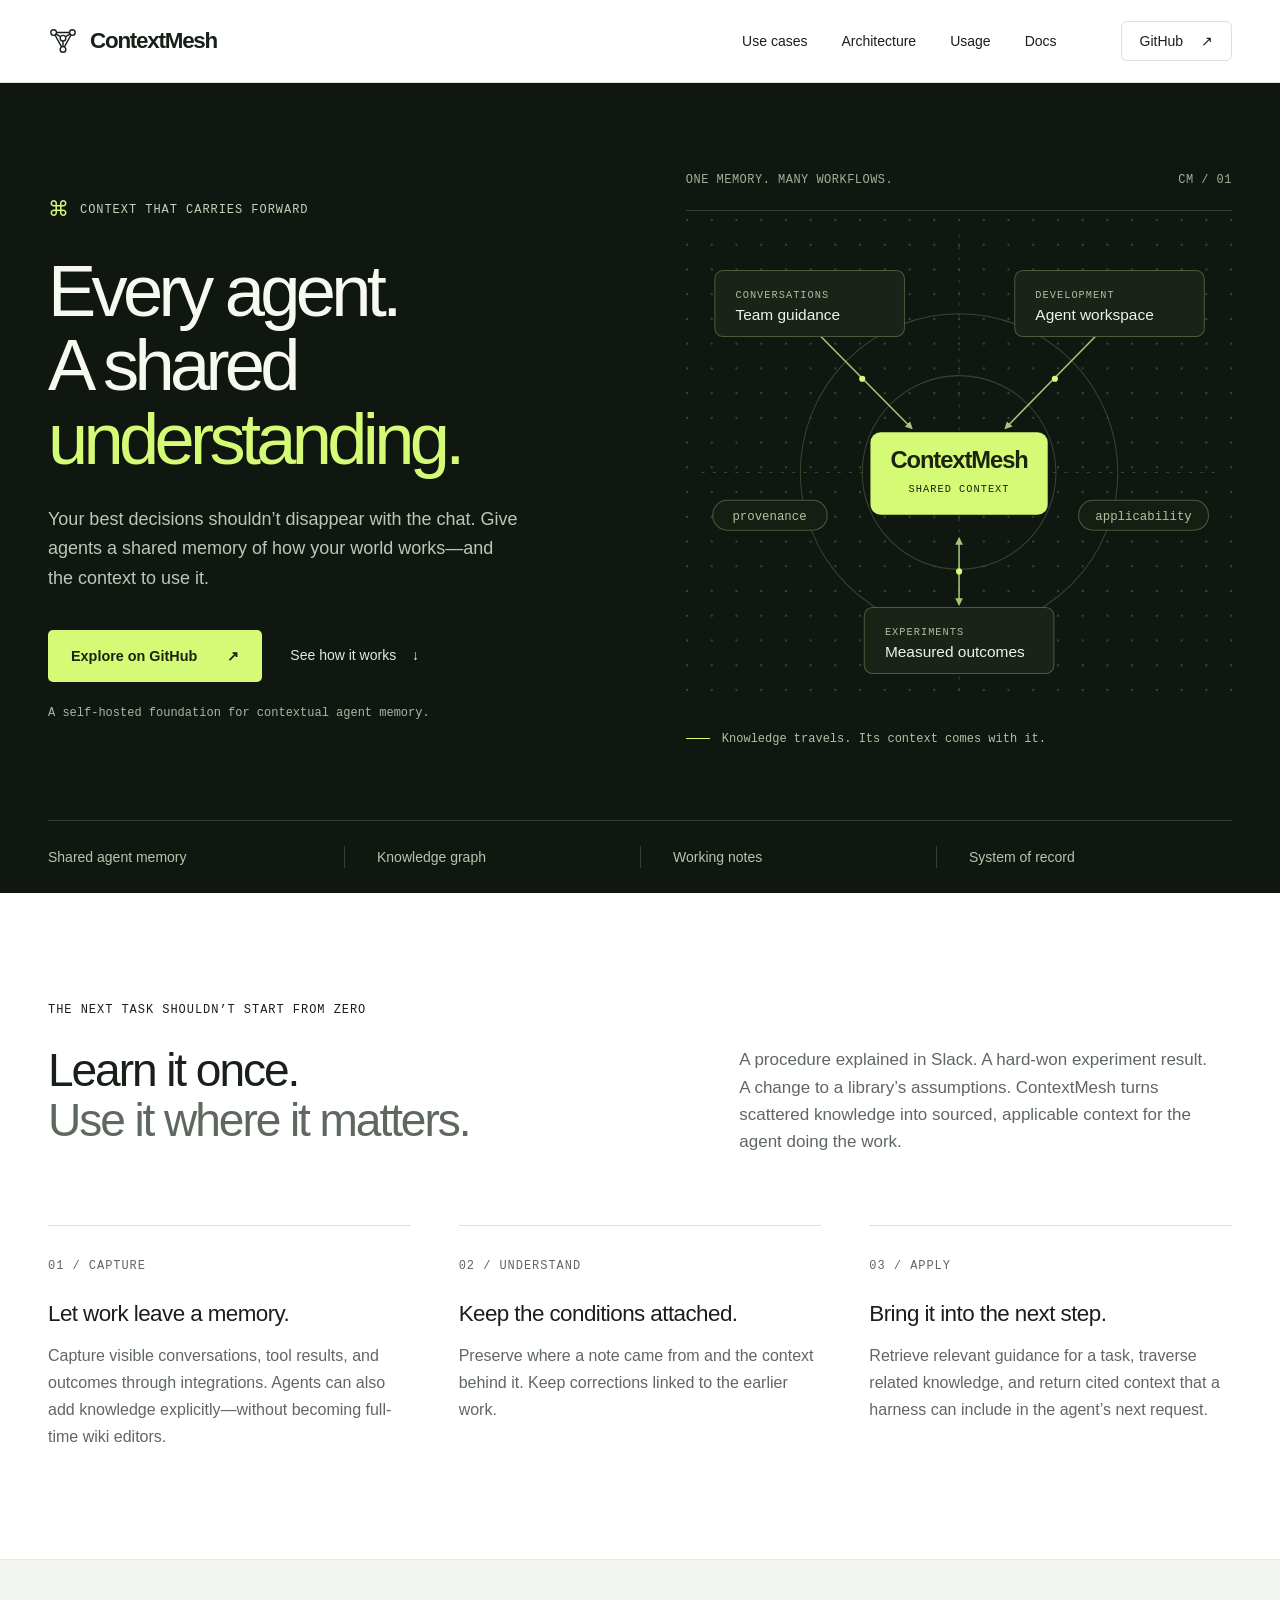
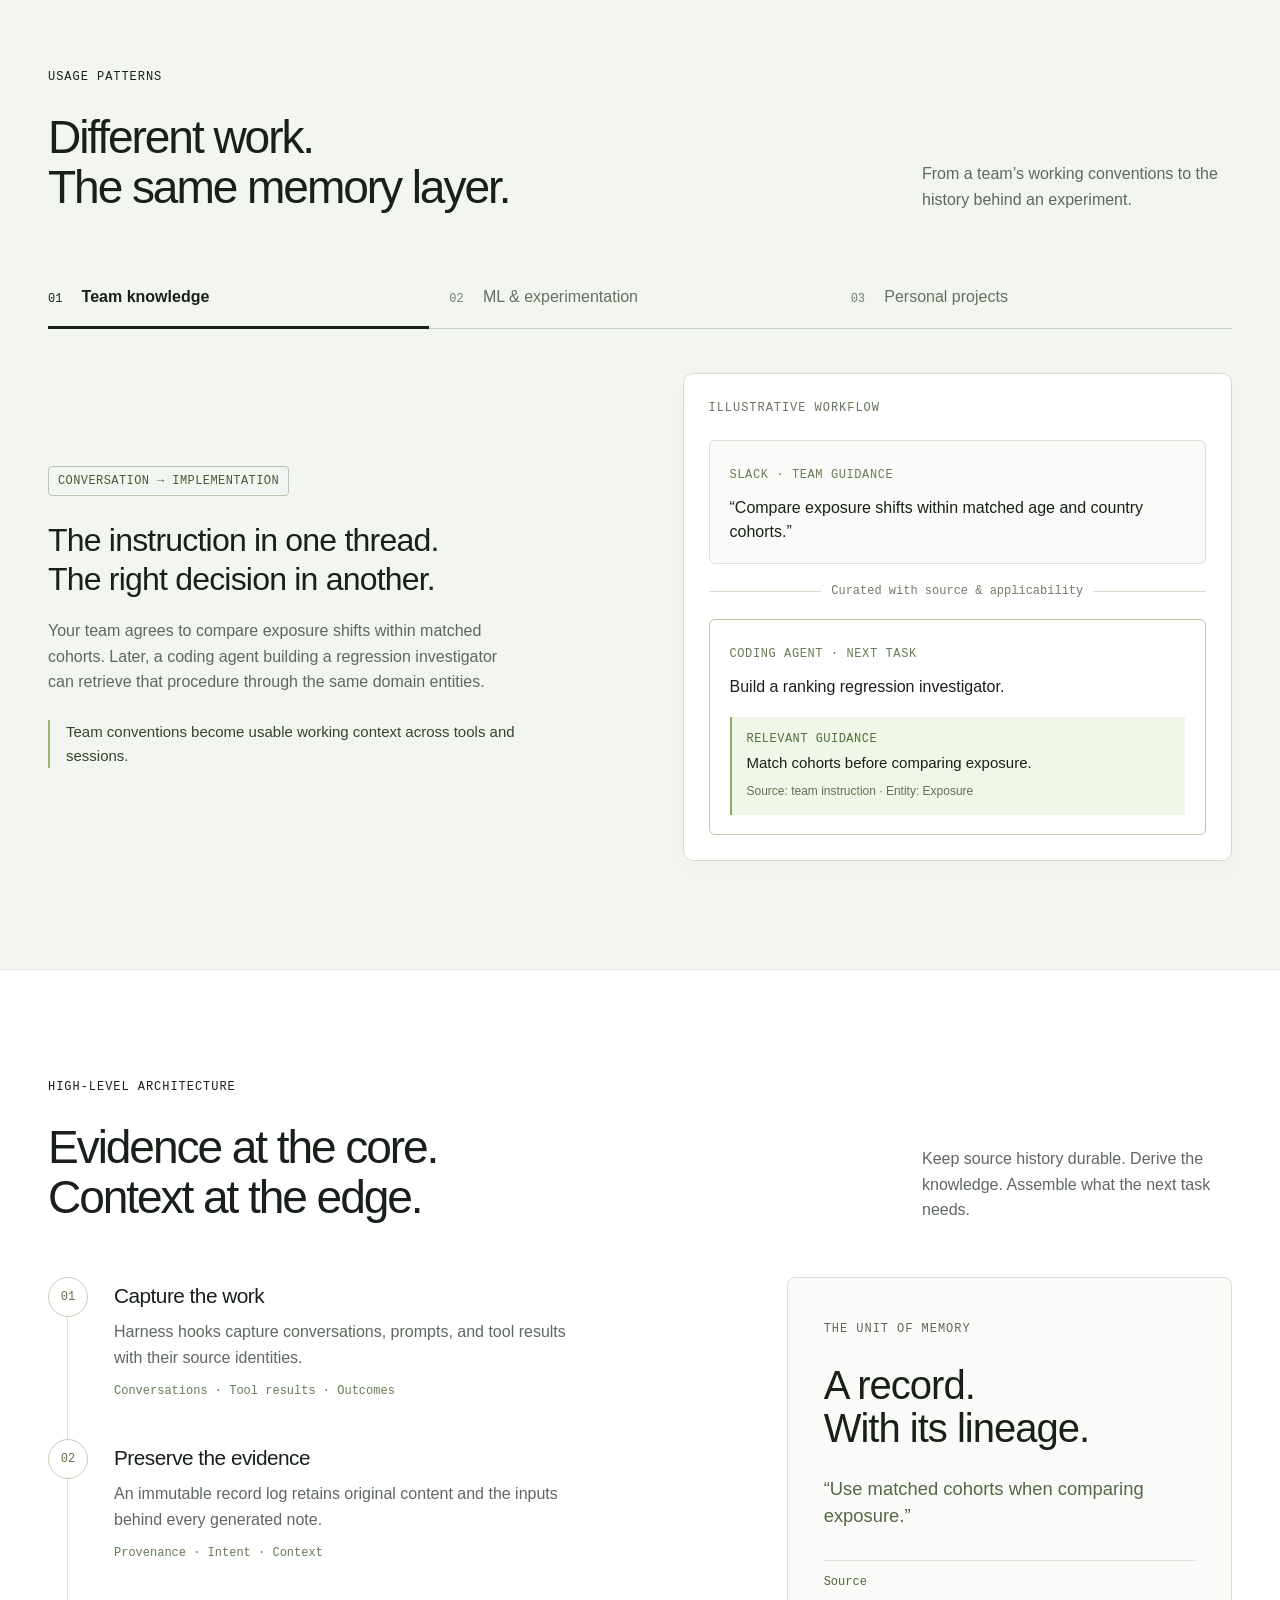
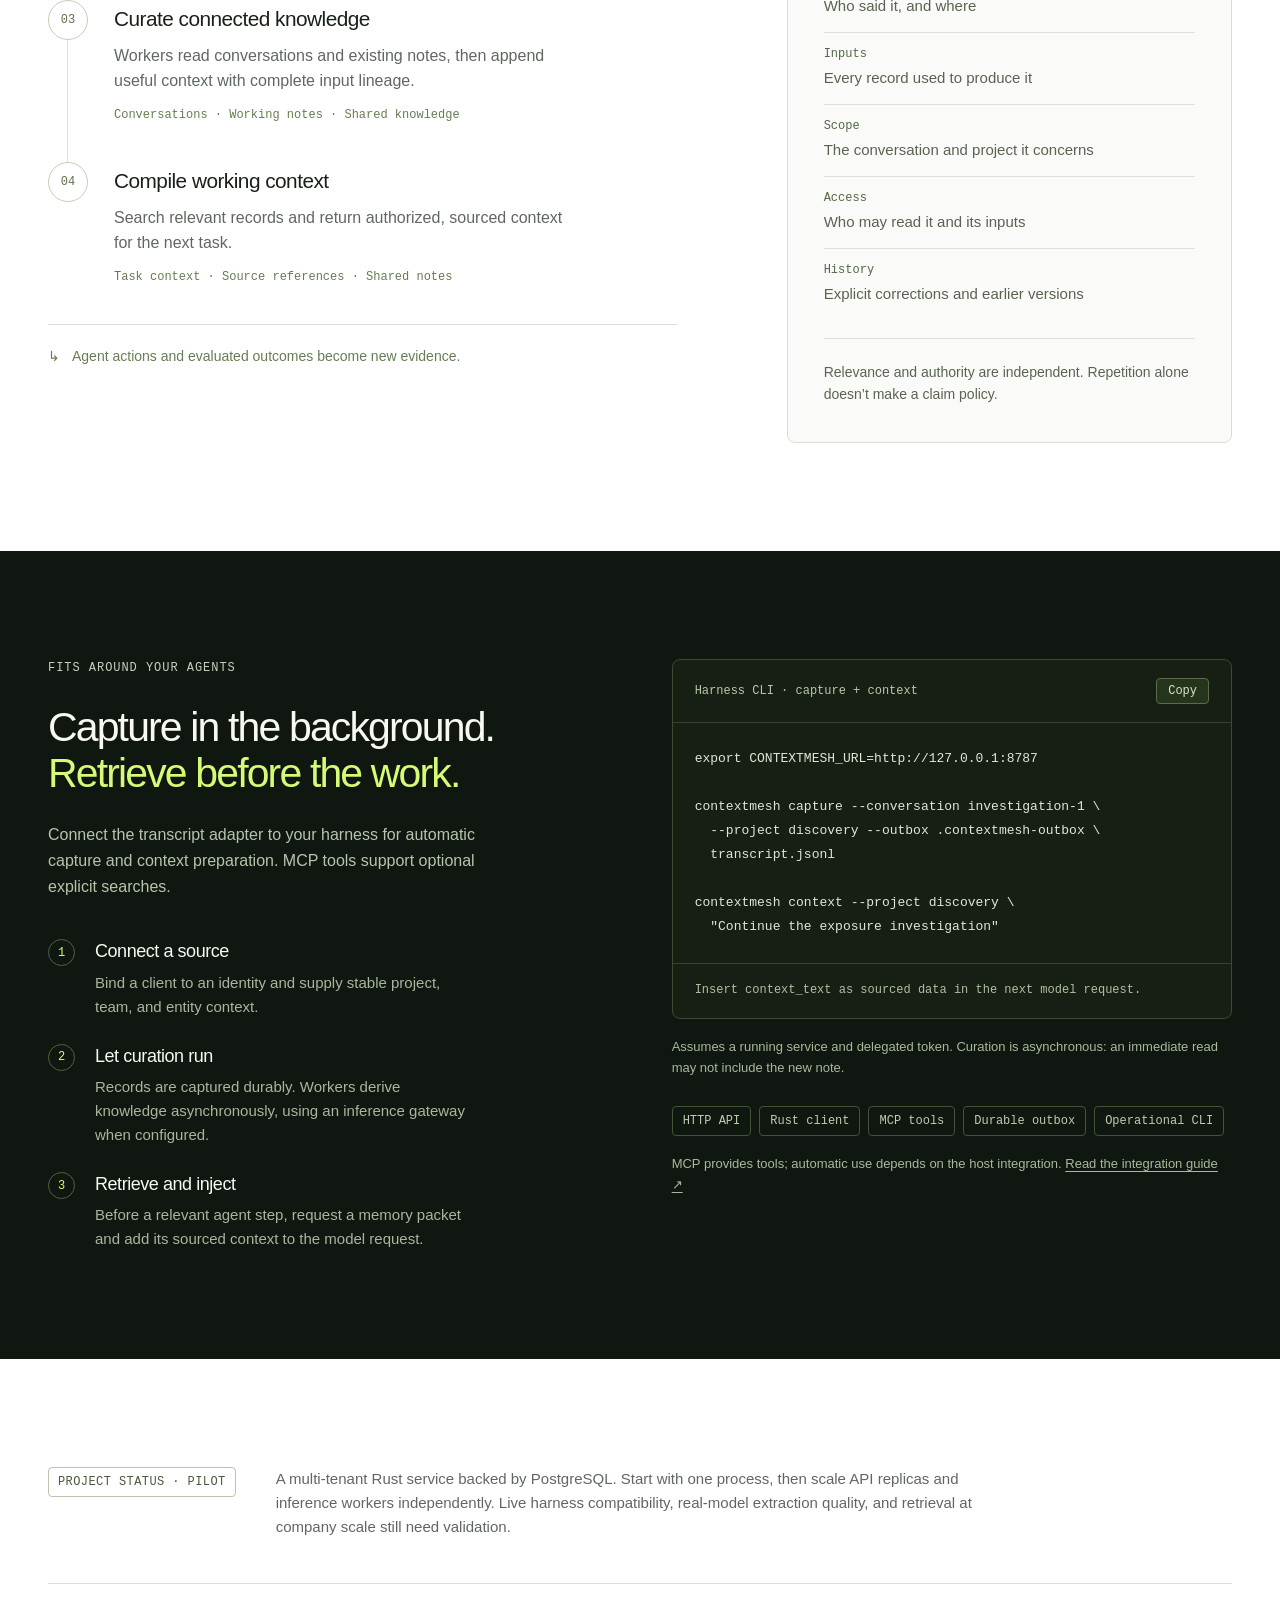
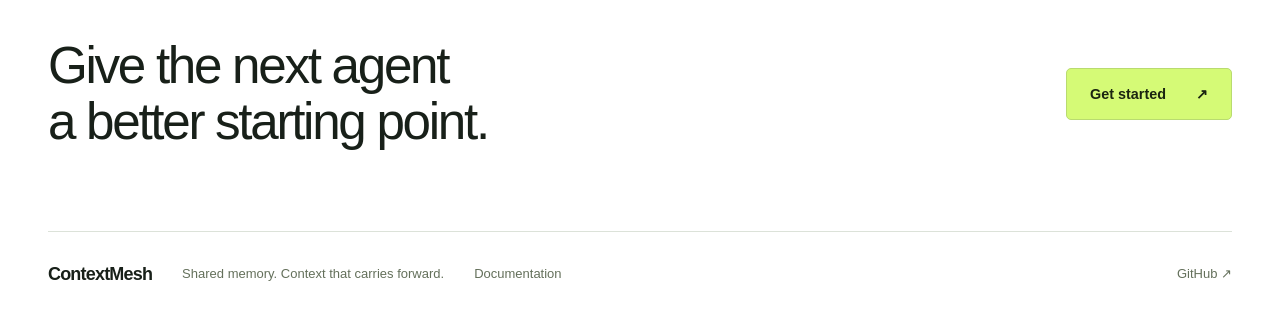
==== commit f6775ffc: "Simplify shared memory into immutable records and harness context Replace graph lifecycles with cano" ====
--- a/site/index.html
+++ b/site/index.html
@@ -6,7 +6,7 @@
   <meta name="theme-color" content="#101710">
   <meta name="description" content="ContextMesh is a shared memory layer for agents. Turn conversations, decisions, and outcomes into relevant, sourced context across your workflows.">
   <meta property="og:title" content="ContextMesh — Every agent. A shared understanding.">
-  <meta property="og:description" content="Shared agent memory, a knowledge graph, and a system of record. Capture what matters. Bring it into the next task.">
+  <meta property="og:description" content="Shared agent memory, a connected knowledge, and a system of record. Capture what matters. Bring it into the next task.">
   <meta property="og:type" content="website">
   <meta property="og:url" content="https://patrickauld.github.io/ContextMesh/">
   <link rel="canonical" href="https://patrickauld.github.io/ContextMesh/">
@@ -38,7 +38,7 @@
           <div class="figure-heading"><span>ONE MEMORY. MANY WORKFLOWS.</span><span aria-hidden="true">CM / 01</span></div>
           <svg class="mesh" viewBox="0 0 530 480" role="img" aria-labelledby="mesh-title mesh-desc">
             <title id="mesh-title">Shared context across agent workflows</title>
-            <desc id="mesh-desc">Conversations, development work, and experiment outcomes connect through ContextMesh. ContextMesh preserves evidence, curates claims, and retrieves relevant context for subsequent agent work.</desc>
+            <desc id="mesh-desc">Conversations, development work, and experiment outcomes connect through ContextMesh. ContextMesh preserves evidence, curates notes, and retrieves relevant context for subsequent agent work.</desc>
             <defs><pattern id="dots" width="24" height="24" patternUnits="userSpaceOnUse"><circle cx="1" cy="1" r="1" fill="#45513e"/></pattern><marker id="arrow" viewBox="0 0 10 10" refX="8" refY="5" markerWidth="5" markerHeight="5" orient="auto-start-reverse"><path d="M0 0 10 5 0 10Z" fill="#a5c578"/></marker></defs>
             <rect width="530" height="480" fill="url(#dots)"/>
             <g class="mesh-orbits" fill="none" stroke="#394531"><circle cx="265" cy="246" r="94"/><circle cx="265" cy="246" r="154"/><path d="M15 246h500M265 15v450" stroke-dasharray="3 8"/></g>
@@ -51,7 +51,7 @@
           <figcaption><span class="caption-line" aria-hidden="true"></span>Knowledge travels. Its context comes with it.</figcaption>
         </figure>
       </div>
-      <div class="capabilities wrap" aria-label="Core concepts"><span>Shared agent memory</span><span>Knowledge graph</span><span>Generated wiki</span><span>System of record</span></div>
+      <div class="capabilities wrap" aria-label="Core concepts"><span>Shared agent memory</span><span>Knowledge graph</span><span>Working notes</span><span>System of record</span></div>
     </section>
 
     <section class="intro section wrap">
@@ -59,7 +59,7 @@
       <div class="split-heading"><h2>Learn it once.<br><span class="muted">Use it where it matters.</span></h2><p>A procedure explained in Slack. A hard-won experiment result. A change to a library’s assumptions. ContextMesh turns scattered knowledge into sourced, applicable context for the agent doing the work.</p></div>
       <div class="principles">
         <article><span class="index">01 / CAPTURE</span><h3>Let work leave a memory.</h3><p>Capture visible conversations, tool results, and outcomes through integrations. Agents can also add knowledge explicitly—without becoming full-time wiki editors.</p></article>
-        <article><span class="index">02 / UNDERSTAND</span><h3>Keep the conditions attached.</h3><p>Preserve where a claim came from, what it means, when it applies, and which versions it depends on. Surface disagreements and stale assumptions.</p></article>
+        <article><span class="index">02 / UNDERSTAND</span><h3>Keep the conditions attached.</h3><p>Preserve where a note came from and the context behind it. Keep corrections linked to the earlier work.</p></article>
         <article><span class="index">03 / APPLY</span><h3>Bring it into the next step.</h3><p>Retrieve relevant guidance for a task, traverse related knowledge, and return cited context that a harness can include in the agent’s next request.</p></article>
       </div>
     </section>
@@ -81,8 +81,8 @@
           <div class="example-flow"><div class="example-label">ILLUSTRATIVE WORKFLOW</div><div class="message"><span class="message-source">ML PIPELINE · RECORDED EVIDENCE</span><p>Recipe passed evaluation on a specific model and library build.</p></div><div class="transfer"><span></span> Compare version fingerprints <span></span></div><div class="message result"><span class="message-source">NEXT RUN · LIBRARY CHANGED</span><p>A familiar model. A different dependency.</p><div class="context-result"><span>Revalidation required</span>Revalidate and broaden recipe search.<small>Previous success is evidence with conditions.</small></div></div></div>
         </article>
         <article class="scenario" id="personal" aria-labelledby="tab-personal">
-          <div class="scenario-copy"><span class="pill">PROJECT HISTORY → CONTINUITY</span><h3>Pick up the work.<br>Keep the reasoning behind it.</h3><p>Capture research notes, project decisions, and status with person and project context. Return to a task with the relevant history and a wiki view derived from the same underlying claims.</p><p class="outcome">Personal context shapes discovery without flooding unrelated work.</p></div>
-          <div class="example-flow"><div class="example-label">ILLUSTRATIVE WORKFLOW</div><div class="message"><span class="message-source">RESEARCH SESSION · PROJECT NOTE</span><p>“We’re testing the simpler design first. Revisit graph storage after measuring traversal needs.”</p></div><div class="transfer"><span></span> Preserve decision &amp; project context <span></span></div><div class="message result"><span class="message-source">LATER SESSION · SAME PROJECT</span><p>Plan the next implementation step.</p><div class="context-result"><span>Relevant project history</span>Measure traversal before choosing storage.<small>Personal discovery is contextual, not a privacy ACL.</small></div></div></div>
+          <div class="scenario-copy"><span class="pill">PROJECT HISTORY → CONTINUITY</span><h3>Pick up the work.<br>Keep the reasoning behind it.</h3><p>Capture research notes, project decisions, and status with person and project context. Return to a task with the relevant history and notes linked to the original conversations.</p><p class="outcome">Personal context shapes discovery without flooding unrelated work.</p></div>
+          <div class="example-flow"><div class="example-label">ILLUSTRATIVE WORKFLOW</div><div class="message"><span class="message-source">RESEARCH SESSION · PROJECT NOTE</span><p>“We’re testing the simpler design first. Revisit graph storage after measuring traversal needs.”</p></div><div class="transfer"><span></span> Preserve decision &amp; project context <span></span></div><div class="message result"><span class="message-source">LATER SESSION · SAME PROJECT</span><p>Plan the next implementation step.</p><div class="context-result"><span>Relevant project history</span>Measure traversal before choosing storage.<small>Personal notes remain private unless explicitly shared.</small></div></div></div>
         </article>
       </div>
     </section>
@@ -91,42 +91,27 @@
       <div class="section-top"><div><p class="eyebrow">HIGH-LEVEL ARCHITECTURE</p><h2>Evidence at the core.<br>Context at the edge.</h2></div><p class="section-aside">Keep source history durable. Derive the knowledge. Assemble what the next task needs.</p></div>
       <div class="architecture-grid">
         <div class="architecture-flow" aria-label="Architecture: capture, preserve, curate, and retrieve">
-          <article><div class="stage-number">01</div><div><h3>Capture the work</h3><p>Harness hooks, explicit inserts, and source adapters send identity-bound events.</p><span class="stage-meta">Conversations · Tool results · Outcomes</span></div></article>
-          <article><div class="stage-number">02</div><div><h3>Preserve the evidence</h3><p>An append-only event log retains source history. Curation decisions are recorded for replay.</p><span class="stage-meta">Provenance · Intent · Context</span></div></article>
-          <article><div class="stage-number">03</div><div><h3>Curate connected knowledge</h3><p>Bounded workers propose sourced claims. Validation checks identity, source quotes, and structure before commit.</p><span class="stage-meta">Claims · Entity associations · Wiki views</span></div></article>
-          <article><div class="stage-number">04</div><div><h3>Compile working context</h3><p>Search, expand associations, inspect evidence, and return a cited memory packet. PostgreSQL stores the evidence and graph projections.</p><span class="stage-meta">Guidance · Conflicts · Revalidation · Receipt</span></div></article>
+          <article><div class="stage-number">01</div><div><h3>Capture the work</h3><p>Harness hooks capture conversations, prompts, and tool results with their source identities.</p><span class="stage-meta">Conversations · Tool results · Outcomes</span></div></article>
+          <article><div class="stage-number">02</div><div><h3>Preserve the evidence</h3><p>An immutable record log retains original content and the inputs behind every generated note.</p><span class="stage-meta">Provenance · Intent · Context</span></div></article>
+          <article><div class="stage-number">03</div><div><h3>Curate connected knowledge</h3><p>Workers read conversations and existing notes, then append useful context with complete input lineage.</p><span class="stage-meta">Conversations · Working notes · Shared knowledge</span></div></article>
+          <article><div class="stage-number">04</div><div><h3>Compile working context</h3><p>Search relevant records and return authorized, sourced context for the next task.</p><span class="stage-meta">Task context · Source references · Shared notes</span></div></article>
           <div class="feedback-line"><span aria-hidden="true">↳</span> Agent actions and evaluated outcomes become new evidence.</div>
         </div>
-        <aside class="claim-card"><span class="index">THE UNIT OF MEMORY</span><h3>A claim.<br>With its conditions.</h3><p class="claim-quote">“Use matched cohorts when comparing exposure.”</p><dl><div><dt>Source</dt><dd>Who said it, and where</dd></div><div><dt>Intent</dt><dd>Guidance, evidence, or an observation</dd></div><div><dt>Applicability</dt><dd>The tasks and entities it concerns</dd></div><div><dt>Dependencies</dt><dd>The versions it relies on</dd></div><div><dt>History</dt><dd>Validity, corrections, and conflicts</dd></div></dl><p class="claim-footer">Relevance and authority are independent. Repetition alone doesn’t make a claim policy.</p></aside>
+        <aside class="claim-card"><span class="index">THE UNIT OF MEMORY</span><h3>A record.<br>With its lineage.</h3><p class="claim-quote">“Use matched cohorts when comparing exposure.”</p><dl><div><dt>Source</dt><dd>Who said it, and where</dd></div><div><dt>Inputs</dt><dd>Every record used to produce it</dd></div><div><dt>Scope</dt><dd>The conversation and project it concerns</dd></div><div><dt>Access</dt><dd>Who may read it and its inputs</dd></div><div><dt>History</dt><dd>Explicit corrections and earlier versions</dd></div></dl><p class="claim-footer">Relevance and authority are independent. Repetition alone doesn’t make a claim policy.</p></aside>
       </div>
     </section>
 
     <section id="usage" class="usage dark section">
       <div class="wrap usage-grid">
-        <div><p class="eyebrow">FITS AROUND YOUR AGENTS</p><h2>Capture in the background.<br><em>Retrieve before the work.</em></h2><p class="usage-intro">Use the HTTP API, Rust client, or MCP tools. Connect harness hooks when you want retrieval to happen at the right moment automatically.</p><ol class="usage-steps"><li><span>1</span><div><h3>Connect a source</h3><p>Bind a client to an identity and supply stable project, team, and entity context.</p></div></li><li><span>2</span><div><h3>Let curation run</h3><p>Events are captured durably. Workers derive knowledge asynchronously, using an inference gateway when configured.</p></div></li><li><span>3</span><div><h3>Retrieve and inject</h3><p>Before a relevant agent step, request a memory packet and add its sourced context to the model request.</p></div></li></ol></div>
-        <div class="code-column"><div class="code-window"><div class="code-heading"><span>HTTP API · capture + retrieve</span><button type="button" class="copy-button" aria-label="Copy HTTP example" hidden>Copy</button></div><pre tabindex="0" aria-label="HTTP integration example"><code id="sdk-code"># Set CONTEXTMESH_TOKEN to your delegated token.
-export CONTEXTMESH_URL=http://127.0.0.1:8787
+        <div><p class="eyebrow">FITS AROUND YOUR AGENTS</p><h2>Capture in the background.<br><em>Retrieve before the work.</em></h2><p class="usage-intro">Connect the transcript adapter to your harness for automatic capture and context preparation. MCP tools support optional explicit searches.</p><ol class="usage-steps"><li><span>1</span><div><h3>Connect a source</h3><p>Bind a client to an identity and supply stable project, team, and entity context.</p></div></li><li><span>2</span><div><h3>Let curation run</h3><p>Records are captured durably. Workers derive knowledge asynchronously, using an inference gateway when configured.</p></div></li><li><span>3</span><div><h3>Retrieve and inject</h3><p>Before a relevant agent step, request a memory packet and add its sourced context to the model request.</p></div></li></ol></div>
+        <div class="code-column"><div class="code-window"><div class="code-heading"><span>Harness CLI · capture + context</span><button type="button" class="copy-button" aria-label="Copy harness example" hidden>Copy</button></div><pre tabindex="0" aria-label="Harness integration example"><code id="sdk-code">export CONTEXTMESH_URL=http://127.0.0.1:8787
 
-# Capture evidence with a stable source identity.
-curl -fsS &quot;$CONTEXTMESH_URL/v1/events&quot; \
-  -H &quot;Authorization: Bearer $CONTEXTMESH_TOKEN&quot; \
-  -H &#x27;Content-Type: application/json&#x27; \
-  -d &#x27;{
-    &quot;source&quot;: &quot;harness&quot;,
-    &quot;external_id&quot;: &quot;message-1&quot;,
-    &quot;revision&quot;: 1,
-    &quot;text&quot;: &quot;Compare exposure within matched cohorts.&quot;,
-    &quot;context&quot;: {&quot;entities&quot;: [&quot;type:Exposure&quot;]}
-  }&#x27;
+contextmesh capture --conversation investigation-1 \
+  --project discovery --outbox .contextmesh-outbox \
+  transcript.jsonl
 
-# Retrieve before the next relevant agent step.
-curl -fsS &quot;$CONTEXTMESH_URL/v1/query&quot; \
-  -H &quot;Authorization: Bearer $CONTEXTMESH_TOKEN&quot; \
-  -H &#x27;Content-Type: application/json&#x27; \
-  -d &#x27;{
-    &quot;query&quot;: &quot;Build an exposure regression investigator&quot;,
-    &quot;entities&quot;: [&quot;type:Exposure&quot;]
-  }&#x27;</code></pre><div class="code-footer">Insert <code>context_text</code> as sourced data in the next model request.</div></div><p class="code-note">Assumes a running service and delegated token. Curation is asynchronous: an immediate read may not include the new event.</p><div class="integration-list"><span>HTTP API</span><span>Rust client</span><span>MCP tools</span><span>Durable outbox</span><span>Operational CLI</span></div><p class="integration-note">MCP provides tools; automatic use depends on the host integration. <a href="./docs/api/">Read the integration guide ↗</a></p><p class="copy-status" role="status" aria-live="polite"></p></div>
+contextmesh context --project discovery \
+  &quot;Continue the exposure investigation&quot;</code></pre><div class="code-footer">Insert <code>context_text</code> as sourced data in the next model request.</div></div><p class="code-note">Assumes a running service and delegated token. Curation is asynchronous: an immediate read may not include the new note.</p><div class="integration-list"><span>HTTP API</span><span>Rust client</span><span>MCP tools</span><span>Durable outbox</span><span>Operational CLI</span></div><p class="integration-note">MCP provides tools; automatic use depends on the host integration. <a href="./docs/api/">Read the integration guide ↗</a></p><p class="copy-status" role="status" aria-live="polite"></p></div>
       </div>
     </section>
 
